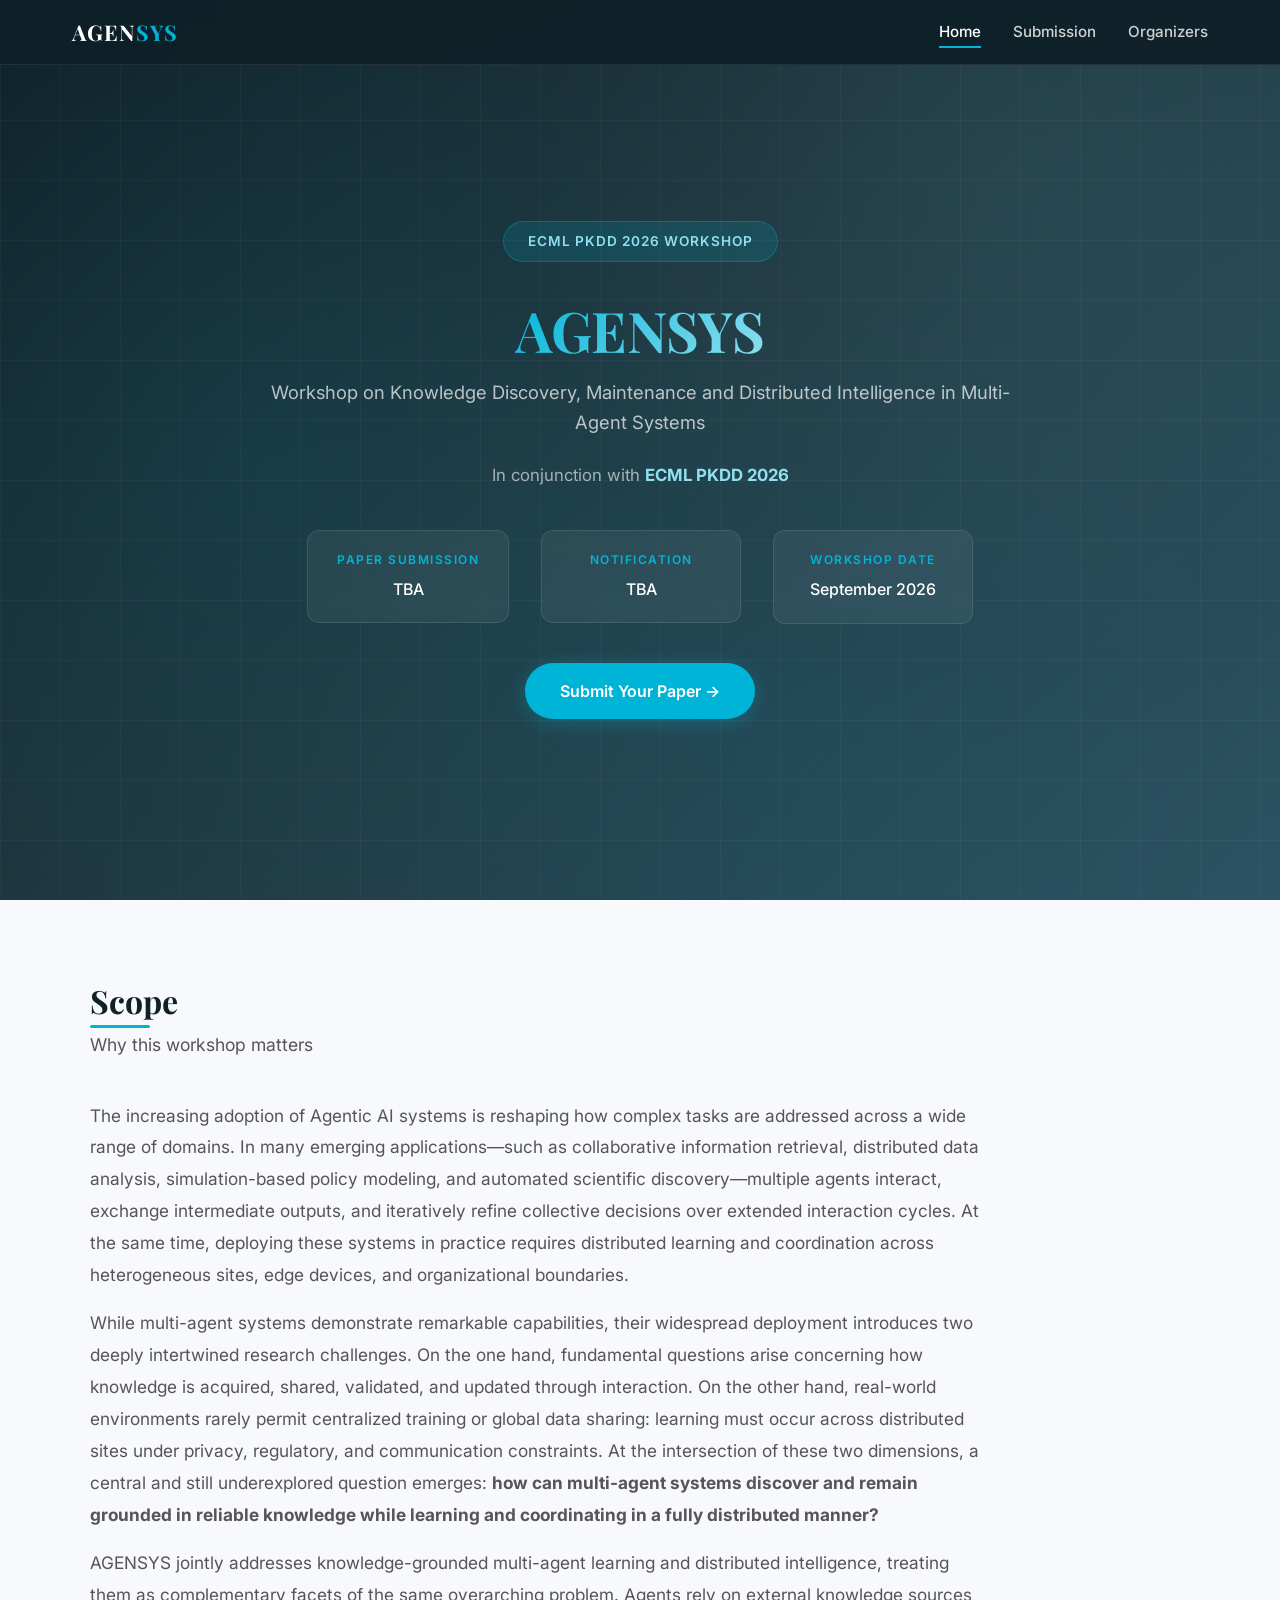
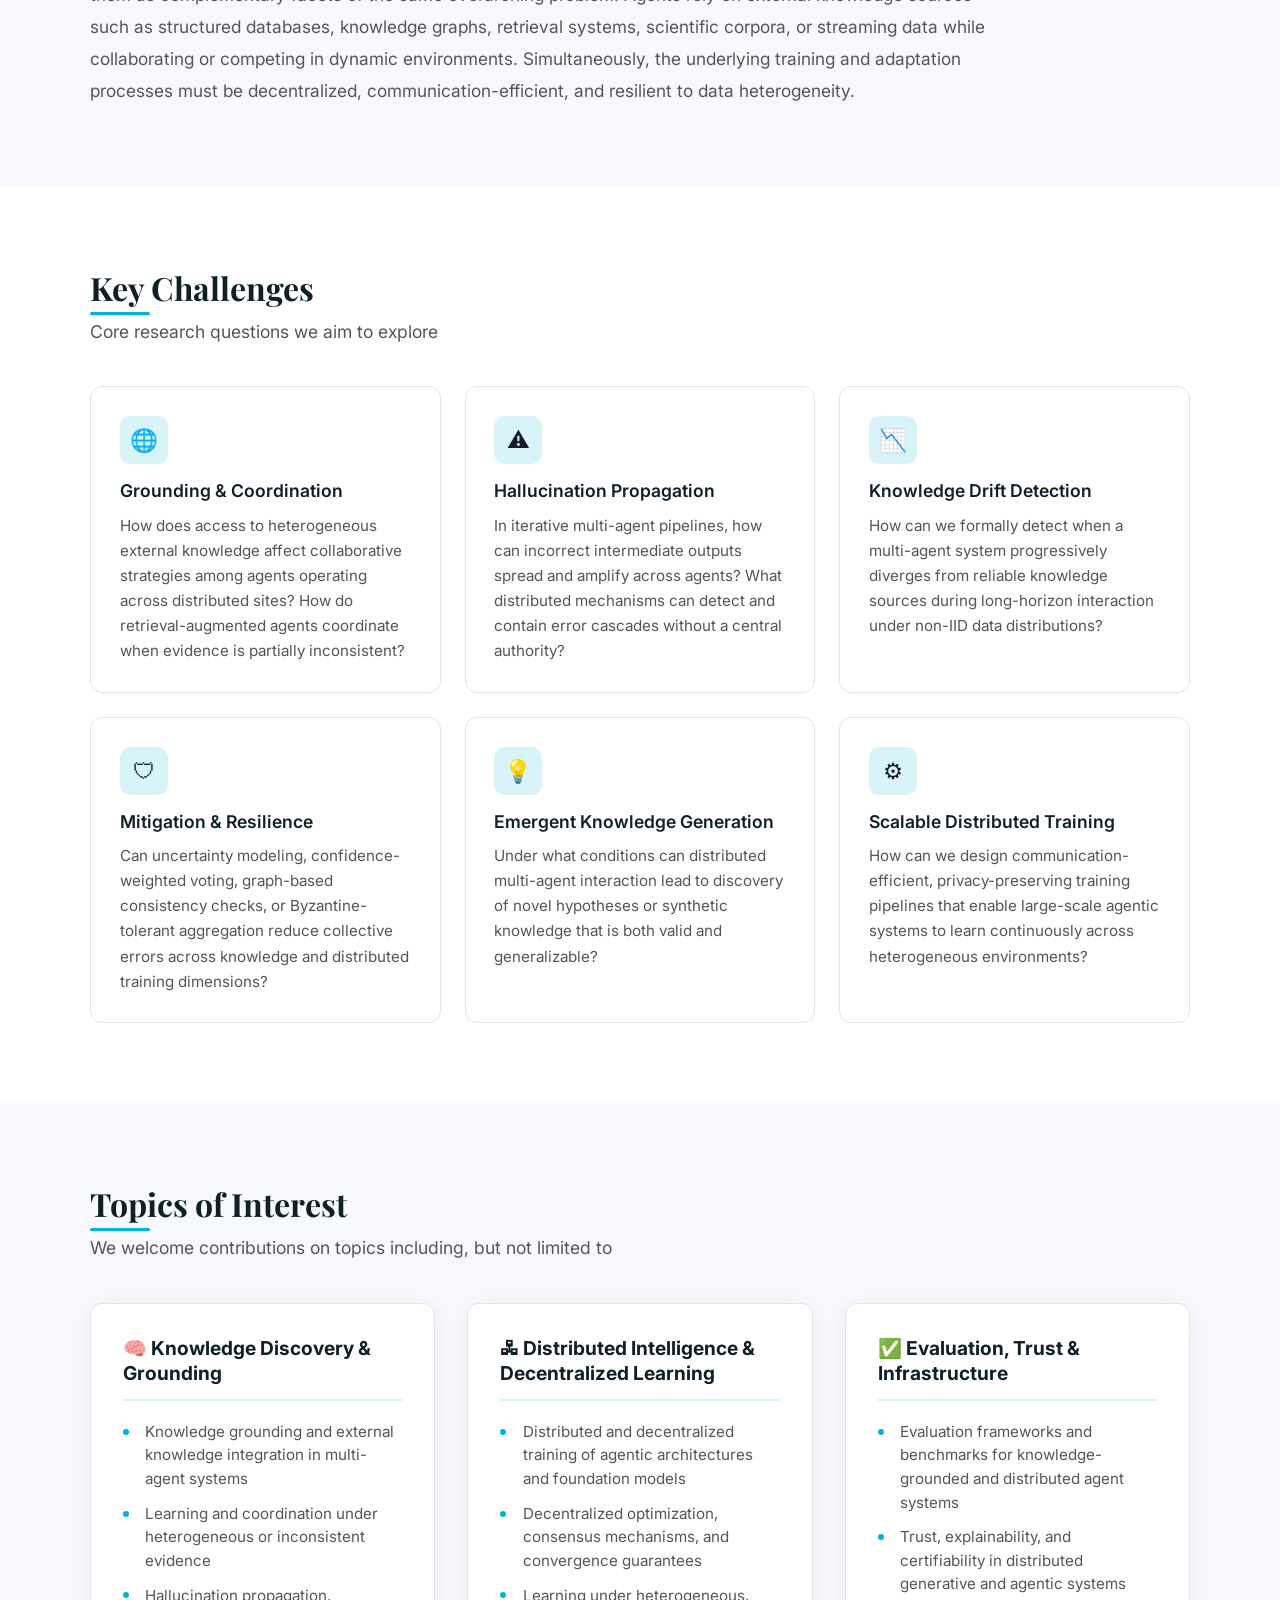
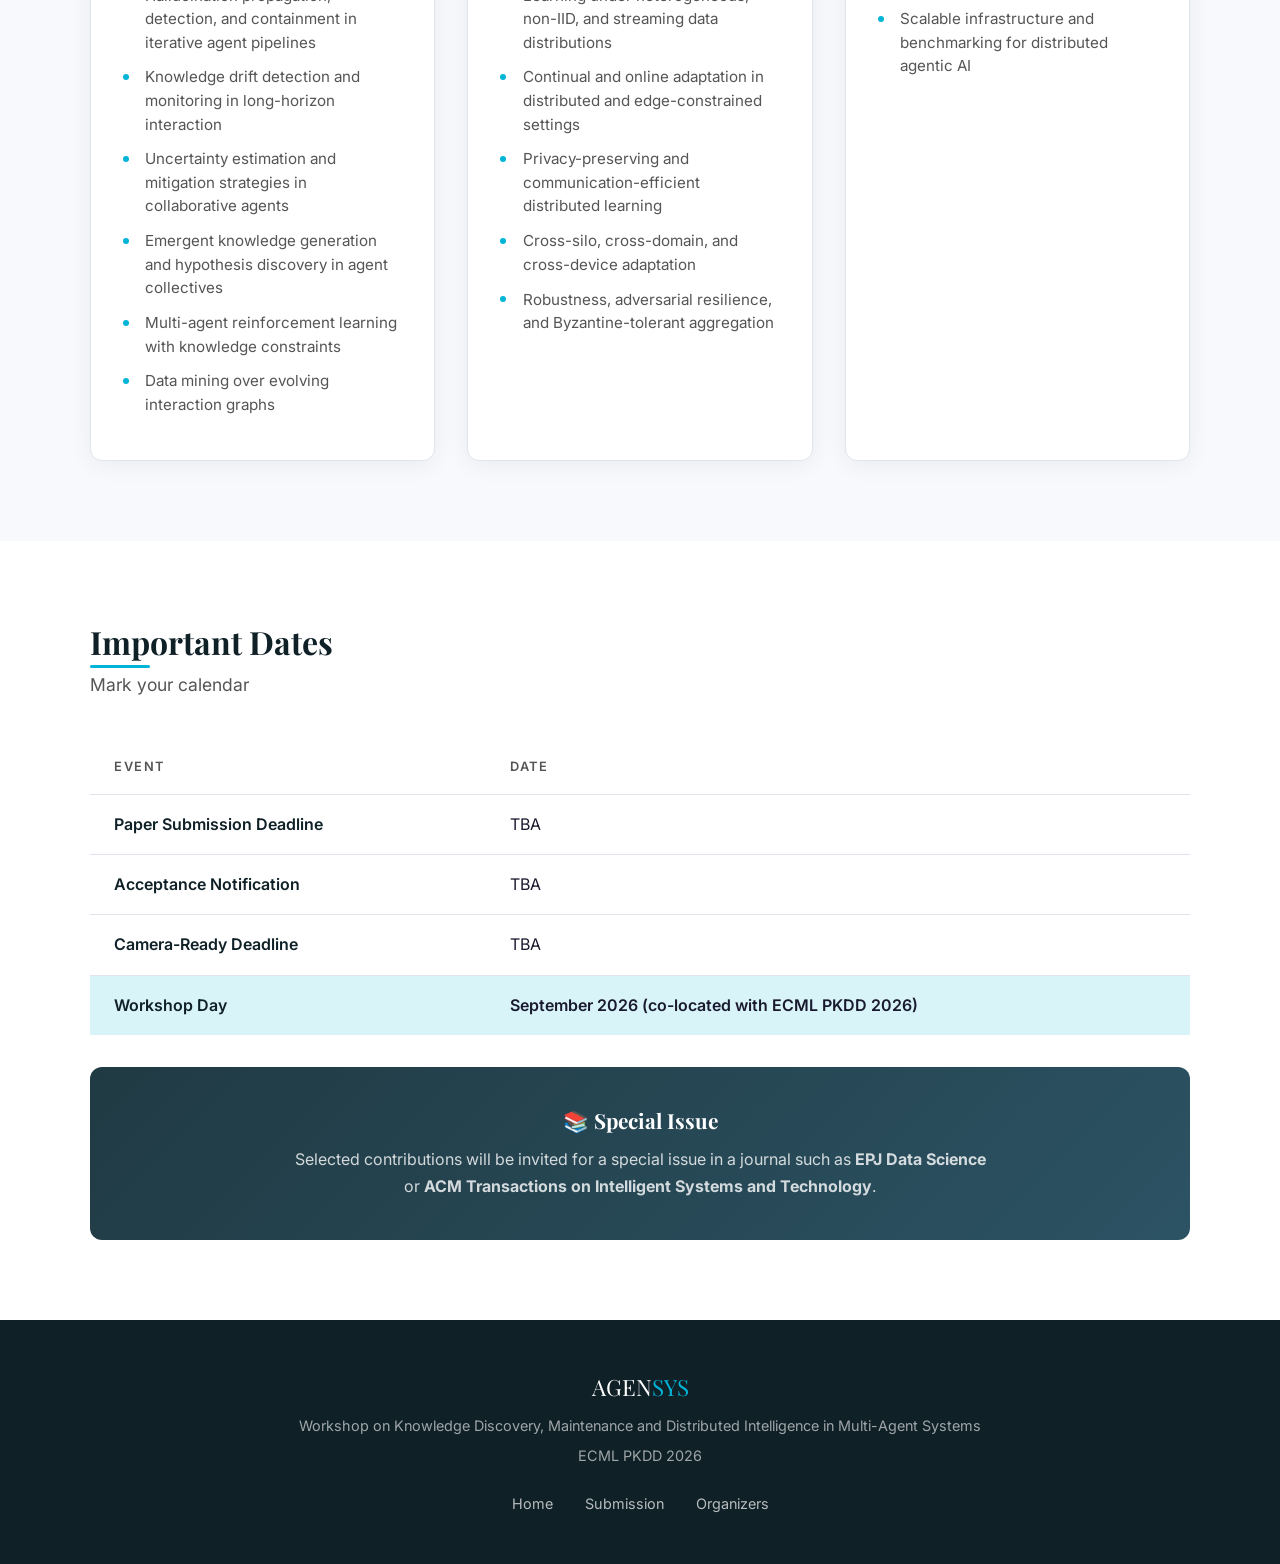
==== index.html @ 370cf226 "Add initial HTML files for AGENSYS Workshop at ECML PKDD 2026 - Created index.html with navigation, " ====
<!DOCTYPE html>
<html lang="en">
<head>
  <meta charset="UTF-8">
  <meta name="viewport" content="width=device-width, initial-scale=1.0">
  <title>AGENSYS – ECML PKDD 2026 Workshop</title>
  <meta name="description" content="AGENSYS: Workshop on Knowledge Discovery, Maintenance and Distributed Intelligence in Multi-Agent Systems at ECML PKDD 2026">
  <link rel="preconnect" href="https://fonts.googleapis.com">
  <link rel="preconnect" href="https://fonts.gstatic.com" crossorigin>
  <link href="https://fonts.googleapis.com/css2?family=Inter:wght@400;500;600;700&family=Playfair+Display:wght@600;700;800&display=swap" rel="stylesheet">
  <link rel="stylesheet" href="css/style.css">
</head>
<body>

  <!-- Navigation -->
  <nav class="navbar">
    <div class="nav-container">
      <a href="index.html" class="nav-brand">AGEN<span>SYS</span></a>
      <ul class="nav-links" id="navLinks">
        <li><a href="index.html" class="active">Home</a></li>
        <li><a href="submission.html">Submission</a></li>
        <li><a href="organizers.html">Organizers</a></li>
      </ul>
      <div class="nav-toggle" id="navToggle" aria-label="Toggle navigation">
        <span></span><span></span><span></span>
      </div>
    </div>
  </nav>

  <!-- Hero -->
  <header class="hero">
    <div class="hero-content">
      <div class="hero-badge">ECML PKDD 2026 Workshop</div>
      <h1><span class="highlight">AGENSYS</span></h1>
      <p class="hero-full-title">Workshop on Knowledge Discovery, Maintenance and Distributed Intelligence in Multi-Agent Systems</p>
      <p class="hero-conference">In conjunction with <strong>ECML PKDD 2026</strong></p>

      <div class="hero-dates">
        <div class="hero-date-item">
          <div class="label">Paper Submission</div>
          <div class="date">TBA</div>
        </div>
        <div class="hero-date-item">
          <div class="label">Notification</div>
          <div class="date">TBA</div>
        </div>
        <div class="hero-date-item">
          <div class="label">Workshop Date</div>
          <div class="date">September 2026</div>
        </div>
      </div>

      <a href="submission.html" class="hero-cta">Submit Your Paper &rarr;</a>
    </div>
  </header>

  <!-- Scope -->
  <section class="section" id="scope">
    <div class="container">
      <h2 class="section-title">Scope</h2>
      <p class="section-subtitle">Why this workshop matters</p>
      <div class="scope-text">
        <p>The increasing adoption of Agentic AI systems is reshaping how complex tasks are addressed across a wide range of domains. In many emerging applications&mdash;such as collaborative information retrieval, distributed data analysis, simulation-based policy modeling, and automated scientific discovery&mdash;multiple agents interact, exchange intermediate outputs, and iteratively refine collective decisions over extended interaction cycles. At the same time, deploying these systems in practice requires distributed learning and coordination across heterogeneous sites, edge devices, and organizational boundaries.</p>
        <p>While multi-agent systems demonstrate remarkable capabilities, their widespread deployment introduces two deeply intertwined research challenges. On the one hand, fundamental questions arise concerning how knowledge is acquired, shared, validated, and updated through interaction. On the other hand, real-world environments rarely permit centralized training or global data sharing: learning must occur across distributed sites under privacy, regulatory, and communication constraints. At the intersection of these two dimensions, a central and still underexplored question emerges: <strong>how can multi-agent systems discover and remain grounded in reliable knowledge while learning and coordinating in a fully distributed manner?</strong></p>
        <p>AGENSYS jointly addresses knowledge-grounded multi-agent learning and distributed intelligence, treating them as complementary facets of the same overarching problem. Agents rely on external knowledge sources such as structured databases, knowledge graphs, retrieval systems, scientific corpora, or streaming data while collaborating or competing in dynamic environments. Simultaneously, the underlying training and adaptation processes must be decentralized, communication-efficient, and resilient to data heterogeneity.</p>
      </div>
    </div>
  </section>

  <!-- Key Challenges -->
  <section class="section" id="challenges">
    <div class="container">
      <h2 class="section-title">Key Challenges</h2>
      <p class="section-subtitle">Core research questions we aim to explore</p>
      <div class="challenges-grid">
        <div class="challenge-card">
          <div class="icon">&#x1F310;</div>
          <h3>Grounding &amp; Coordination</h3>
          <p>How does access to heterogeneous external knowledge affect collaborative strategies among agents operating across distributed sites? How do retrieval-augmented agents coordinate when evidence is partially inconsistent?</p>
        </div>
        <div class="challenge-card">
          <div class="icon">&#x26A0;</div>
          <h3>Hallucination Propagation</h3>
          <p>In iterative multi-agent pipelines, how can incorrect intermediate outputs spread and amplify across agents? What distributed mechanisms can detect and contain error cascades without a central authority?</p>
        </div>
        <div class="challenge-card">
          <div class="icon">&#x1F4C9;</div>
          <h3>Knowledge Drift Detection</h3>
          <p>How can we formally detect when a multi-agent system progressively diverges from reliable knowledge sources during long-horizon interaction under non-IID data distributions?</p>
        </div>
        <div class="challenge-card">
          <div class="icon">&#x1F6E1;</div>
          <h3>Mitigation &amp; Resilience</h3>
          <p>Can uncertainty modeling, confidence-weighted voting, graph-based consistency checks, or Byzantine-tolerant aggregation reduce collective errors across knowledge and distributed training dimensions?</p>
        </div>
        <div class="challenge-card">
          <div class="icon">&#x1F4A1;</div>
          <h3>Emergent Knowledge Generation</h3>
          <p>Under what conditions can distributed multi-agent interaction lead to discovery of novel hypotheses or synthetic knowledge that is both valid and generalizable?</p>
        </div>
        <div class="challenge-card">
          <div class="icon">&#x2699;</div>
          <h3>Scalable Distributed Training</h3>
          <p>How can we design communication-efficient, privacy-preserving training pipelines that enable large-scale agentic systems to learn continuously across heterogeneous environments?</p>
        </div>
      </div>
    </div>
  </section>

  <!-- Topics of Interest -->
  <section class="section" id="topics">
    <div class="container">
      <h2 class="section-title">Topics of Interest</h2>
      <p class="section-subtitle">We welcome contributions on topics including, but not limited to</p>
      <div class="topics-container">
        <div class="topic-group">
          <h3>&#x1F9E0; Knowledge Discovery &amp; Grounding</h3>
          <ul>
            <li>Knowledge grounding and external knowledge integration in multi-agent systems</li>
            <li>Learning and coordination under heterogeneous or inconsistent evidence</li>
            <li>Hallucination propagation, detection, and containment in iterative agent pipelines</li>
            <li>Knowledge drift detection and monitoring in long-horizon interaction</li>
            <li>Uncertainty estimation and mitigation strategies in collaborative agents</li>
            <li>Emergent knowledge generation and hypothesis discovery in agent collectives</li>
            <li>Multi-agent reinforcement learning with knowledge constraints</li>
            <li>Data mining over evolving interaction graphs</li>
          </ul>
        </div>
        <div class="topic-group">
          <h3>&#x1F5A7; Distributed Intelligence &amp; Decentralized Learning</h3>
          <ul>
            <li>Distributed and decentralized training of agentic architectures and foundation models</li>
            <li>Decentralized optimization, consensus mechanisms, and convergence guarantees</li>
            <li>Learning under heterogeneous, non-IID, and streaming data distributions</li>
            <li>Continual and online adaptation in distributed and edge-constrained settings</li>
            <li>Privacy-preserving and communication-efficient distributed learning</li>
            <li>Cross-silo, cross-domain, and cross-device adaptation</li>
            <li>Robustness, adversarial resilience, and Byzantine-tolerant aggregation</li>
          </ul>
        </div>
        <div class="topic-group">
          <h3>&#x2705; Evaluation, Trust &amp; Infrastructure</h3>
          <ul>
            <li>Evaluation frameworks and benchmarks for knowledge-grounded and distributed agent systems</li>
            <li>Trust, explainability, and certifiability in distributed generative and agentic systems</li>
            <li>Scalable infrastructure and benchmarking for distributed agentic AI</li>
          </ul>
        </div>
      </div>
    </div>
  </section>

  <!-- Important Dates -->
  <section class="section" id="dates">
    <div class="container">
      <h2 class="section-title">Important Dates</h2>
      <p class="section-subtitle">Mark your calendar</p>
      <table class="dates-table">
        <thead>
          <tr>
            <th>Event</th>
            <th>Date</th>
          </tr>
        </thead>
        <tbody>
          <tr>
            <td>Paper Submission Deadline</td>
            <td>TBA</td>
          </tr>
          <tr>
            <td>Acceptance Notification</td>
            <td>TBA</td>
          </tr>
          <tr>
            <td>Camera-Ready Deadline</td>
            <td>TBA</td>
          </tr>
          <tr class="highlight-row">
            <td>Workshop Day</td>
            <td>September 2026 (co-located with ECML PKDD 2026)</td>
          </tr>
        </tbody>
      </table>

      <div class="special-issue">
        <h3>&#x1F4DA; Special Issue</h3>
        <p>Selected contributions will be invited for a special issue in a journal such as <strong>EPJ Data Science</strong> or <strong>ACM Transactions on Intelligent Systems and Technology</strong>.</p>
      </div>
    </div>
  </section>

  <!-- Footer -->
  <footer class="footer">
    <div class="footer-brand">AGEN<span>SYS</span></div>
    <p>Workshop on Knowledge Discovery, Maintenance and Distributed Intelligence in Multi-Agent Systems</p>
    <p>ECML PKDD 2026</p>
    <div class="footer-links">
      <a href="index.html">Home</a>
      <a href="submission.html">Submission</a>
      <a href="organizers.html">Organizers</a>
    </div>
  </footer>

  <script>
    // Mobile nav toggle
    document.getElementById('navToggle').addEventListener('click', function () {
      document.getElementById('navLinks').classList.toggle('open');
    });
  </script>
</body>
</html>
---- css/style.css ----
/* ===== Reset & Base ===== */
*,
*::before,
*::after {
  margin: 0;
  padding: 0;
  box-sizing: border-box;
}

:root {
  --primary: #0f2027;
  --primary-mid: #203a43;
  --primary-light: #2c5364;
  --accent: #00b4d8;
  --accent-light: #90e0ef;
  --accent-glow: rgba(0, 180, 216, 0.15);
  --text: #1a1a2e;
  --text-light: #555;
  --bg: #f8f9fc;
  --card-bg: #ffffff;
  --border: #e0e4ec;
  --radius: 12px;
  --shadow: 0 4px 24px rgba(0, 0, 0, 0.06);
  --shadow-hover: 0 8px 32px rgba(0, 0, 0, 0.10);
  --font: 'Inter', 'Segoe UI', system-ui, -apple-system, sans-serif;
  --font-heading: 'Playfair Display', Georgia, serif;
}

html {
  scroll-behavior: smooth;
  font-size: 16px;
}

body {
  font-family: var(--font);
  color: var(--text);
  background: var(--bg);
  line-height: 1.7;
  -webkit-font-smoothing: antialiased;
}

a {
  color: var(--accent);
  text-decoration: none;
  transition: color 0.2s;
}

a:hover {
  color: var(--primary-light);
}

img {
  max-width: 100%;
  display: block;
}

/* ===== Typography ===== */
h1, h2, h3, h4 {
  font-family: var(--font-heading);
  color: var(--primary);
  line-height: 1.3;
}

h2.section-title {
  font-size: 2rem;
  margin-bottom: 0.5rem;
  position: relative;
  display: inline-block;
}

h2.section-title::after {
  content: '';
  position: absolute;
  bottom: -6px;
  left: 0;
  width: 60px;
  height: 3px;
  background: var(--accent);
  border-radius: 2px;
}

.section-subtitle {
  color: var(--text-light);
  font-size: 1.1rem;
  margin-bottom: 2.5rem;
}

/* ===== Navigation ===== */
.navbar {
  position: fixed;
  top: 0;
  left: 0;
  right: 0;
  z-index: 1000;
  background: rgba(15, 32, 39, 0.95);
  backdrop-filter: blur(12px);
  border-bottom: 1px solid rgba(255, 255, 255, 0.08);
  transition: background 0.3s;
}

.nav-container {
  max-width: 1200px;
  margin: 0 auto;
  padding: 0 2rem;
  display: flex;
  justify-content: space-between;
  align-items: center;
  height: 64px;
}

.nav-brand {
  font-family: var(--font-heading);
  font-size: 1.35rem;
  font-weight: 700;
  color: #fff;
  letter-spacing: 1px;
}

.nav-brand span {
  color: var(--accent);
}

.nav-links {
  display: flex;
  gap: 2rem;
  list-style: none;
}

.nav-links a {
  color: rgba(255, 255, 255, 0.8);
  font-size: 0.95rem;
  font-weight: 500;
  padding: 0.4rem 0;
  position: relative;
  transition: color 0.2s;
}

.nav-links a::after {
  content: '';
  position: absolute;
  bottom: 0;
  left: 0;
  width: 0;
  height: 2px;
  background: var(--accent);
  transition: width 0.3s;
}

.nav-links a:hover,
.nav-links a.active {
  color: #fff;
}

.nav-links a:hover::after,
.nav-links a.active::after {
  width: 100%;
}

.nav-toggle {
  display: none;
  flex-direction: column;
  gap: 5px;
  cursor: pointer;
  padding: 4px;
}

.nav-toggle span {
  width: 24px;
  height: 2px;
  background: #fff;
  border-radius: 2px;
  transition: transform 0.3s;
}

/* ===== Hero ===== */
.hero {
  position: relative;
  min-height: 100vh;
  display: flex;
  align-items: center;
  justify-content: center;
  text-align: center;
  background: linear-gradient(135deg, var(--primary) 0%, var(--primary-mid) 50%, var(--primary-light) 100%);
  overflow: hidden;
  padding: 120px 2rem 80px;
}

.hero::before {
  content: '';
  position: absolute;
  inset: 0;
  background:
    radial-gradient(circle at 20% 50%, rgba(0, 180, 216, 0.08) 0%, transparent 50%),
    radial-gradient(circle at 80% 20%, rgba(144, 224, 239, 0.06) 0%, transparent 40%),
    radial-gradient(circle at 60% 80%, rgba(0, 180, 216, 0.05) 0%, transparent 45%);
  pointer-events: none;
}

/* Animated grid */
.hero::after {
  content: '';
  position: absolute;
  inset: 0;
  background-image:
    linear-gradient(rgba(255, 255, 255, 0.03) 1px, transparent 1px),
    linear-gradient(90deg, rgba(255, 255, 255, 0.03) 1px, transparent 1px);
  background-size: 60px 60px;
  pointer-events: none;
}

.hero-content {
  position: relative;
  z-index: 1;
  max-width: 900px;
}

.hero-badge {
  display: inline-block;
  background: rgba(0, 180, 216, 0.15);
  border: 1px solid rgba(0, 180, 216, 0.3);
  color: var(--accent-light);
  padding: 0.5rem 1.5rem;
  border-radius: 50px;
  font-size: 0.85rem;
  font-weight: 600;
  letter-spacing: 1px;
  text-transform: uppercase;
  margin-bottom: 2rem;
}

.hero h1 {
  font-size: 3.5rem;
  color: #fff;
  margin-bottom: 0.75rem;
  letter-spacing: -0.5px;
}

.hero h1 .highlight {
  background: linear-gradient(135deg, var(--accent), var(--accent-light));
  -webkit-background-clip: text;
  -webkit-text-fill-color: transparent;
  background-clip: text;
}

.hero-full-title {
  font-size: 1.15rem;
  color: rgba(255, 255, 255, 0.7);
  margin-bottom: 1.5rem;
  font-weight: 400;
  max-width: 750px;
  margin-left: auto;
  margin-right: auto;
  line-height: 1.6;
}

.hero-conference {
  font-size: 1.05rem;
  color: rgba(255, 255, 255, 0.6);
  margin-bottom: 2.5rem;
}

.hero-conference strong {
  color: var(--accent-light);
}

.hero-dates {
  display: flex;
  justify-content: center;
  gap: 2rem;
  flex-wrap: wrap;
  margin-bottom: 2.5rem;
}

.hero-date-item {
  background: rgba(255, 255, 255, 0.06);
  border: 1px solid rgba(255, 255, 255, 0.1);
  border-radius: var(--radius);
  padding: 1.2rem 1.8rem;
  min-width: 200px;
  backdrop-filter: blur(4px);
}

.hero-date-item .label {
  font-size: 0.75rem;
  text-transform: uppercase;
  letter-spacing: 1.5px;
  color: var(--accent);
  font-weight: 600;
  margin-bottom: 0.35rem;
}

.hero-date-item .date {
  font-size: 1rem;
  color: #fff;
  font-weight: 500;
}

.hero-cta {
  display: inline-flex;
  align-items: center;
  gap: 0.5rem;
  background: var(--accent);
  color: #fff;
  padding: 0.9rem 2.2rem;
  border-radius: 50px;
  font-weight: 600;
  font-size: 1rem;
  transition: transform 0.2s, box-shadow 0.2s;
  box-shadow: 0 4px 20px rgba(0, 180, 216, 0.3);
}

.hero-cta:hover {
  transform: translateY(-2px);
  box-shadow: 0 8px 30px rgba(0, 180, 216, 0.4);
  color: #fff;
}

/* ===== Sections ===== */
.section {
  padding: 5rem 2rem;
}

.section:nth-child(even) {
  background: #fff;
}

.container {
  max-width: 1100px;
  margin: 0 auto;
}

/* ===== Scope ===== */
.scope-text {
  font-size: 1.08rem;
  color: var(--text-light);
  max-width: 900px;
  line-height: 1.85;
}

.scope-text p + p {
  margin-top: 1rem;
}

/* ===== Challenges ===== */
.challenges-grid {
  display: grid;
  grid-template-columns: repeat(auto-fit, minmax(320px, 1fr));
  gap: 1.5rem;
  margin-top: 1rem;
}

.challenge-card {
  background: var(--card-bg);
  border: 1px solid var(--border);
  border-radius: var(--radius);
  padding: 1.8rem;
  transition: transform 0.2s, box-shadow 0.2s;
}

.challenge-card:hover {
  transform: translateY(-3px);
  box-shadow: var(--shadow-hover);
}

.challenge-card .icon {
  width: 48px;
  height: 48px;
  background: var(--accent-glow);
  border-radius: 10px;
  display: flex;
  align-items: center;
  justify-content: center;
  font-size: 1.4rem;
  margin-bottom: 1rem;
}

.challenge-card h3 {
  font-size: 1.1rem;
  margin-bottom: 0.6rem;
  font-family: var(--font);
  font-weight: 600;
}

.challenge-card p {
  font-size: 0.95rem;
  color: var(--text-light);
  line-height: 1.65;
}

/* ===== Topics ===== */
.topics-container {
  display: grid;
  grid-template-columns: repeat(auto-fit, minmax(320px, 1fr));
  gap: 2rem;
}

.topic-group {
  background: var(--card-bg);
  border: 1px solid var(--border);
  border-radius: var(--radius);
  padding: 2rem;
  box-shadow: var(--shadow);
}

.topic-group h3 {
  font-size: 1.2rem;
  margin-bottom: 1.2rem;
  padding-bottom: 0.8rem;
  border-bottom: 2px solid var(--accent-glow);
  font-family: var(--font);
  font-weight: 700;
  color: var(--primary);
}

.topic-group ul {
  list-style: none;
}

.topic-group li {
  position: relative;
  padding-left: 1.4rem;
  margin-bottom: 0.7rem;
  font-size: 0.95rem;
  color: var(--text-light);
  line-height: 1.55;
}

.topic-group li::before {
  content: '';
  position: absolute;
  left: 0;
  top: 0.55rem;
  width: 6px;
  height: 6px;
  border-radius: 50%;
  background: var(--accent);
}

/* ===== Dates Table ===== */
.dates-table {
  width: 100%;
  border-collapse: collapse;
  margin-top: 1rem;
}

.dates-table th,
.dates-table td {
  text-align: left;
  padding: 1rem 1.5rem;
  border-bottom: 1px solid var(--border);
}

.dates-table th {
  font-size: 0.8rem;
  text-transform: uppercase;
  letter-spacing: 1.5px;
  color: var(--text-light);
  font-weight: 600;
}

.dates-table td {
  font-size: 1rem;
}

.dates-table td:first-child {
  font-weight: 600;
  color: var(--primary);
}

.dates-table tr:last-child td {
  border-bottom: none;
}

.dates-table .highlight-row td {
  background: var(--accent-glow);
  font-weight: 600;
}

/* ===== Submission Page ===== */
.page-hero {
  background: linear-gradient(135deg, var(--primary), var(--primary-light));
  padding: 140px 2rem 60px;
  text-align: center;
}

.page-hero h1 {
  color: #fff;
  font-size: 2.8rem;
  margin-bottom: 0.75rem;
}

.page-hero p {
  color: rgba(255, 255, 255, 0.7);
  font-size: 1.1rem;
  max-width: 600px;
  margin: 0 auto;
}

.sub-types {
  display: grid;
  grid-template-columns: repeat(auto-fit, minmax(280px, 1fr));
  gap: 1.5rem;
  margin-top: 1.5rem;
}

.sub-type-card {
  background: var(--card-bg);
  border: 1px solid var(--border);
  border-radius: var(--radius);
  padding: 2rem;
  text-align: center;
  box-shadow: var(--shadow);
  transition: transform 0.2s;
}

.sub-type-card:hover {
  transform: translateY(-3px);
}

.sub-type-card .type-icon {
  font-size: 2.2rem;
  margin-bottom: 1rem;
}

.sub-type-card h3 {
  font-family: var(--font);
  font-weight: 700;
  margin-bottom: 0.5rem;
}

.sub-type-card p {
  font-size: 0.92rem;
  color: var(--text-light);
}

.review-criteria {
  display: grid;
  grid-template-columns: repeat(auto-fit, minmax(200px, 1fr));
  gap: 1rem;
  margin-top: 1.5rem;
}

.criteria-item {
  background: var(--accent-glow);
  border-radius: var(--radius);
  padding: 1.2rem;
  text-align: center;
  font-weight: 600;
  color: var(--primary);
  font-size: 0.95rem;
}

.submit-btn {
  display: inline-flex;
  align-items: center;
  gap: 0.5rem;
  background: var(--accent);
  color: #fff;
  padding: 1rem 2.4rem;
  border-radius: 50px;
  font-weight: 600;
  font-size: 1.05rem;
  transition: transform 0.2s, box-shadow 0.2s;
  box-shadow: 0 4px 20px rgba(0, 180, 216, 0.3);
  margin-top: 1.5rem;
}

.submit-btn:hover {
  transform: translateY(-2px);
  box-shadow: 0 8px 30px rgba(0, 180, 216, 0.4);
  color: #fff;
}

/* ===== Organizers ===== */
.organizers-grid {
  display: grid;
  grid-template-columns: repeat(auto-fit, minmax(500px, 1fr));
  gap: 2rem;
}

.organizer-card {
  background: var(--card-bg);
  border: 1px solid var(--border);
  border-radius: var(--radius);
  padding: 2rem;
  box-shadow: var(--shadow);
  display: flex;
  gap: 1.5rem;
  align-items: flex-start;
  transition: transform 0.2s;
}

.organizer-card:hover {
  transform: translateY(-2px);
  box-shadow: var(--shadow-hover);
}

.organizer-avatar {
  width: 80px;
  height: 80px;
  border-radius: 50%;
  background: linear-gradient(135deg, var(--primary-mid), var(--accent));
  display: flex;
  align-items: center;
  justify-content: center;
  font-size: 1.6rem;
  color: #fff;
  font-weight: 700;
  font-family: var(--font-heading);
  flex-shrink: 0;
}

.organizer-info h3 {
  font-family: var(--font);
  font-weight: 700;
  font-size: 1.15rem;
  margin-bottom: 0.25rem;
}

.organizer-role {
  font-size: 0.88rem;
  color: var(--accent);
  font-weight: 600;
  margin-bottom: 0.6rem;
}

.organizer-bio {
  font-size: 0.9rem;
  color: var(--text-light);
  line-height: 1.6;
}

.organizer-email {
  display: inline-block;
  margin-top: 0.5rem;
  font-size: 0.85rem;
  color: var(--accent);
  font-weight: 500;
}

/* PC Grid */
.pc-grid {
  display: grid;
  grid-template-columns: repeat(auto-fit, minmax(340px, 1fr));
  gap: 0.8rem;
}

.pc-member {
  background: var(--card-bg);
  border: 1px solid var(--border);
  border-radius: 8px;
  padding: 1rem 1.4rem;
  display: flex;
  align-items: center;
  gap: 1rem;
}

.pc-member .pc-dot {
  width: 8px;
  height: 8px;
  border-radius: 50%;
  background: var(--accent);
  flex-shrink: 0;
}

.pc-member .pc-name {
  font-weight: 600;
  font-size: 0.95rem;
}

.pc-member .pc-role {
  font-size: 0.82rem;
  color: var(--text-light);
}

/* ===== Footer ===== */
.footer {
  background: var(--primary);
  color: rgba(255, 255, 255, 0.6);
  text-align: center;
  padding: 3rem 2rem;
}

.footer-brand {
  font-family: var(--font-heading);
  font-size: 1.4rem;
  color: #fff;
  margin-bottom: 0.5rem;
}

.footer-brand span {
  color: var(--accent);
}

.footer p {
  font-size: 0.9rem;
  margin-bottom: 0.3rem;
}

.footer-links {
  margin-top: 1.5rem;
  display: flex;
  justify-content: center;
  gap: 2rem;
  flex-wrap: wrap;
}

.footer-links a {
  color: rgba(255, 255, 255, 0.7);
  font-size: 0.9rem;
  transition: color 0.2s;
}

.footer-links a:hover {
  color: var(--accent);
}

/* ===== Special Issue Banner ===== */
.special-issue {
  background: linear-gradient(135deg, var(--primary-mid), var(--primary-light));
  color: #fff;
  border-radius: var(--radius);
  padding: 2.5rem;
  margin-top: 2rem;
  text-align: center;
}

.special-issue h3 {
  color: #fff;
  font-size: 1.3rem;
  margin-bottom: 0.75rem;
}

.special-issue p {
  color: rgba(255, 255, 255, 0.8);
  max-width: 700px;
  margin: 0 auto;
  font-size: 1rem;
}

/* ===== Responsive ===== */
@media (max-width: 768px) {
  .nav-links {
    display: none;
    flex-direction: column;
    position: absolute;
    top: 64px;
    left: 0;
    right: 0;
    background: rgba(15, 32, 39, 0.98);
    padding: 1.5rem 2rem;
    gap: 1rem;
  }

  .nav-links.open {
    display: flex;
  }

  .nav-toggle {
    display: flex;
  }

  .hero h1 {
    font-size: 2.2rem;
  }

  .hero-full-title {
    font-size: 1rem;
  }

  .hero-dates {
    flex-direction: column;
    align-items: center;
  }

  h2.section-title {
    font-size: 1.6rem;
  }

  .organizers-grid {
    grid-template-columns: 1fr;
  }

  .organizer-card {
    flex-direction: column;
    align-items: center;
    text-align: center;
  }

  .page-hero h1 {
    font-size: 2rem;
  }

  .pc-grid {
    grid-template-columns: 1fr;
  }
}

@media (max-width: 480px) {
  .hero h1 {
    font-size: 1.8rem;
  }

  .section {
    padding: 3rem 1.2rem;
  }

  .challenges-grid,
  .topics-container {
    grid-template-columns: 1fr;
  }
}
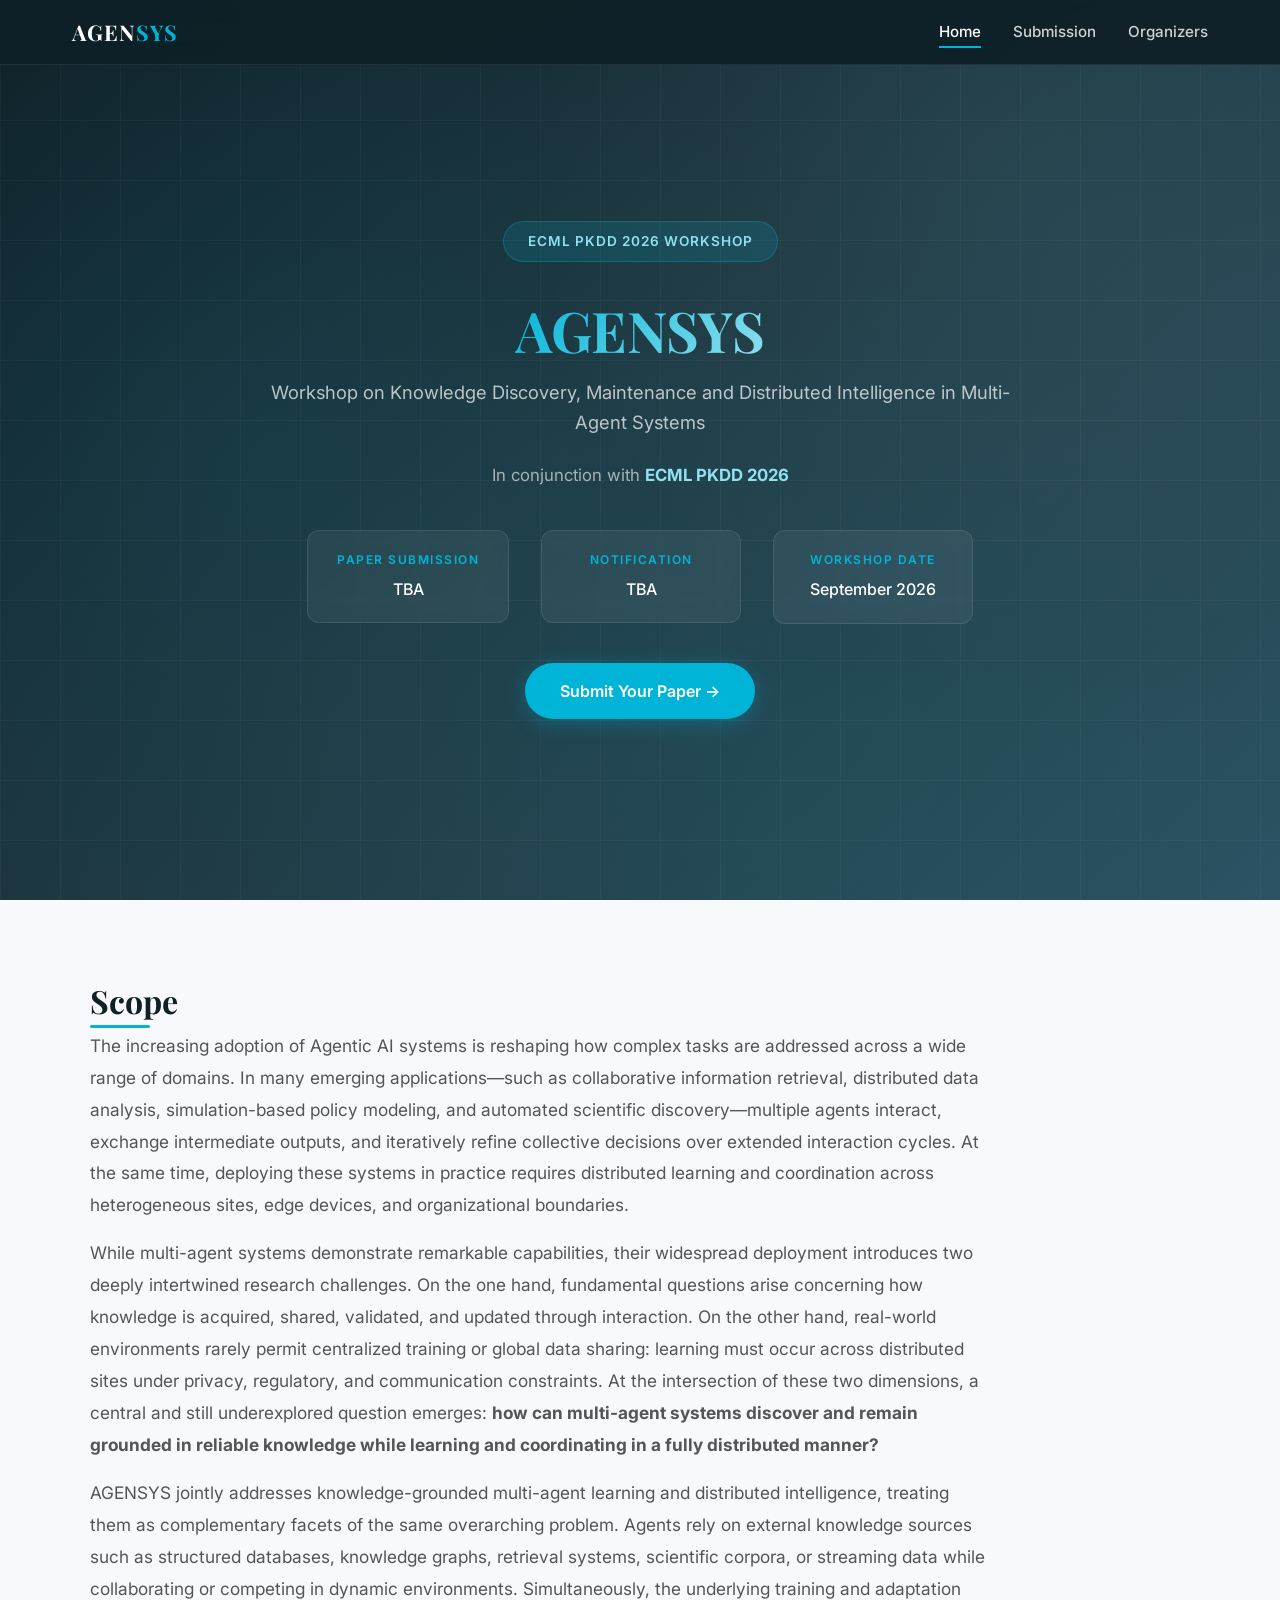
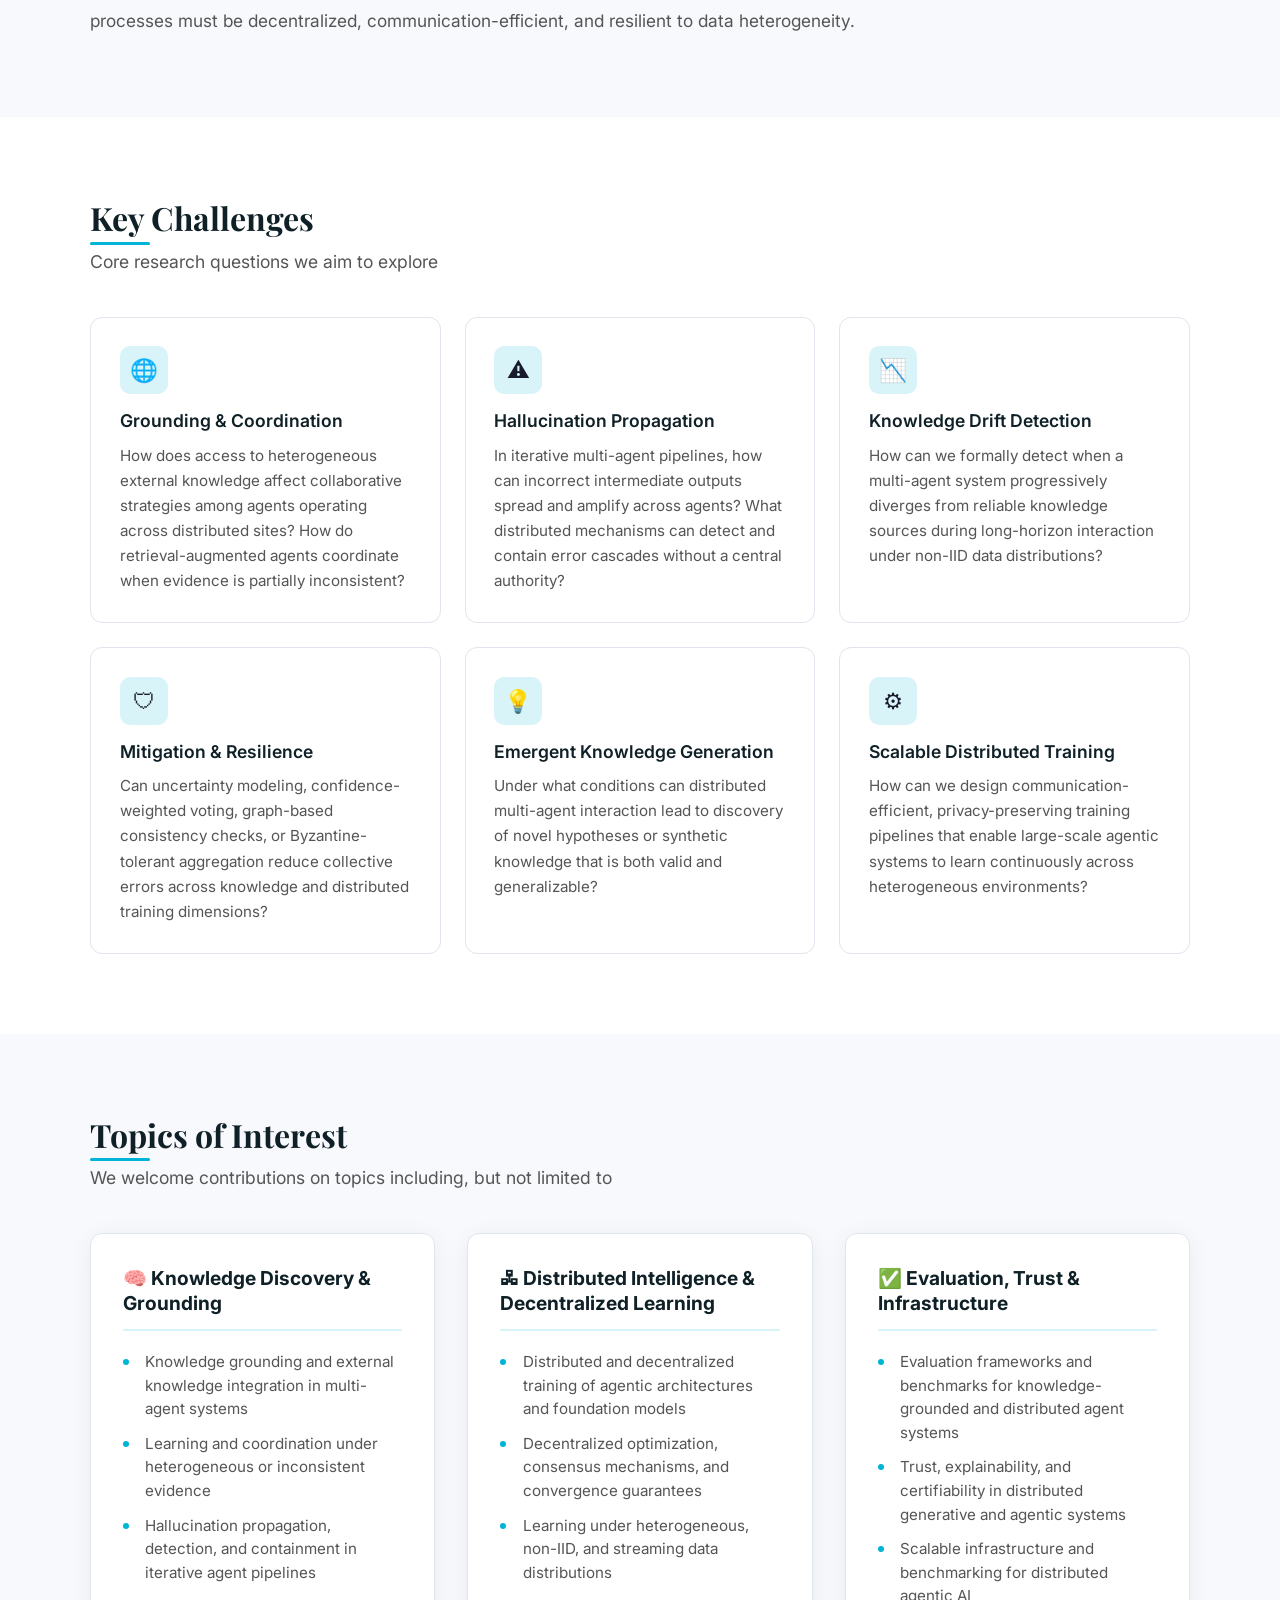
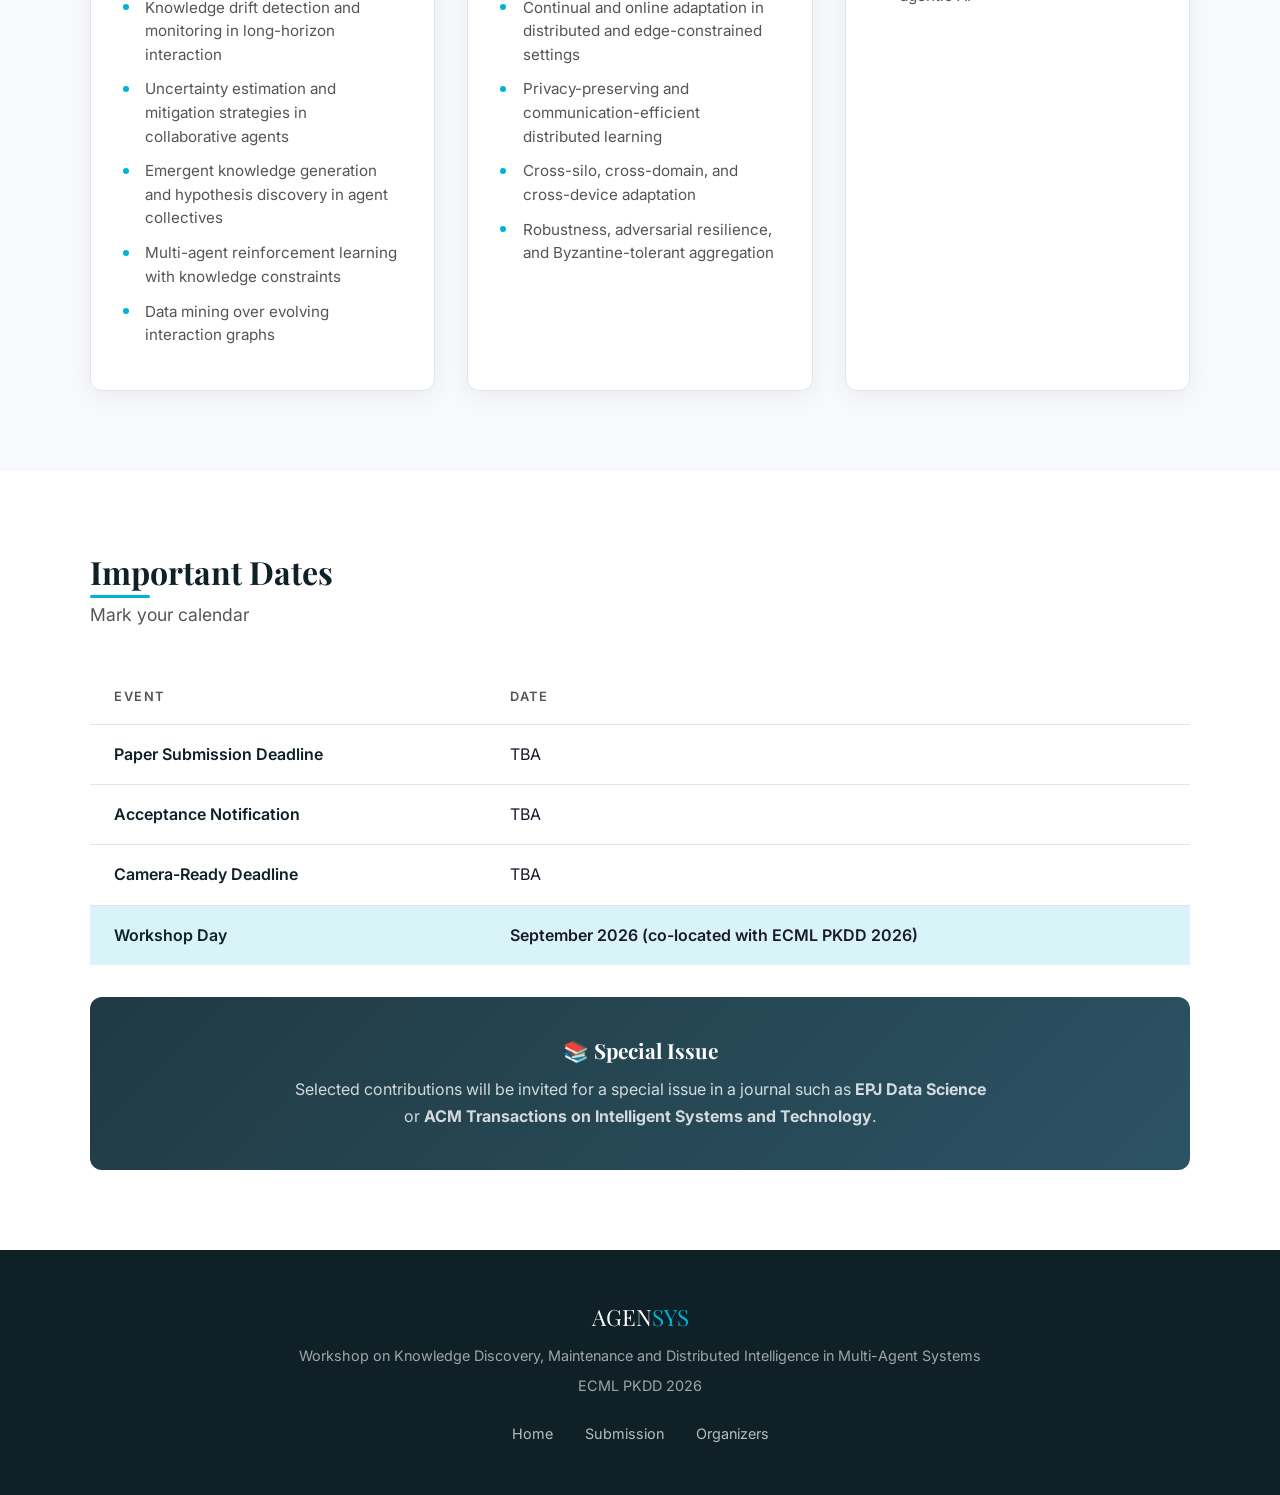
==== commit 3237f562: "Remove subtitle from Scope section in index.html" ====
--- a/index.html
+++ b/index.html
@@ -58,7 +58,6 @@
   <section class="section" id="scope">
     <div class="container">
       <h2 class="section-title">Scope</h2>
-      <p class="section-subtitle">Why this workshop matters</p>
       <div class="scope-text">
         <p>The increasing adoption of Agentic AI systems is reshaping how complex tasks are addressed across a wide range of domains. In many emerging applications&mdash;such as collaborative information retrieval, distributed data analysis, simulation-based policy modeling, and automated scientific discovery&mdash;multiple agents interact, exchange intermediate outputs, and iteratively refine collective decisions over extended interaction cycles. At the same time, deploying these systems in practice requires distributed learning and coordination across heterogeneous sites, edge devices, and organizational boundaries.</p>
         <p>While multi-agent systems demonstrate remarkable capabilities, their widespread deployment introduces two deeply intertwined research challenges. On the one hand, fundamental questions arise concerning how knowledge is acquired, shared, validated, and updated through interaction. On the other hand, real-world environments rarely permit centralized training or global data sharing: learning must occur across distributed sites under privacy, regulatory, and communication constraints. At the intersection of these two dimensions, a central and still underexplored question emerges: <strong>how can multi-agent systems discover and remain grounded in reliable knowledge while learning and coordinating in a fully distributed manner?</strong></p>
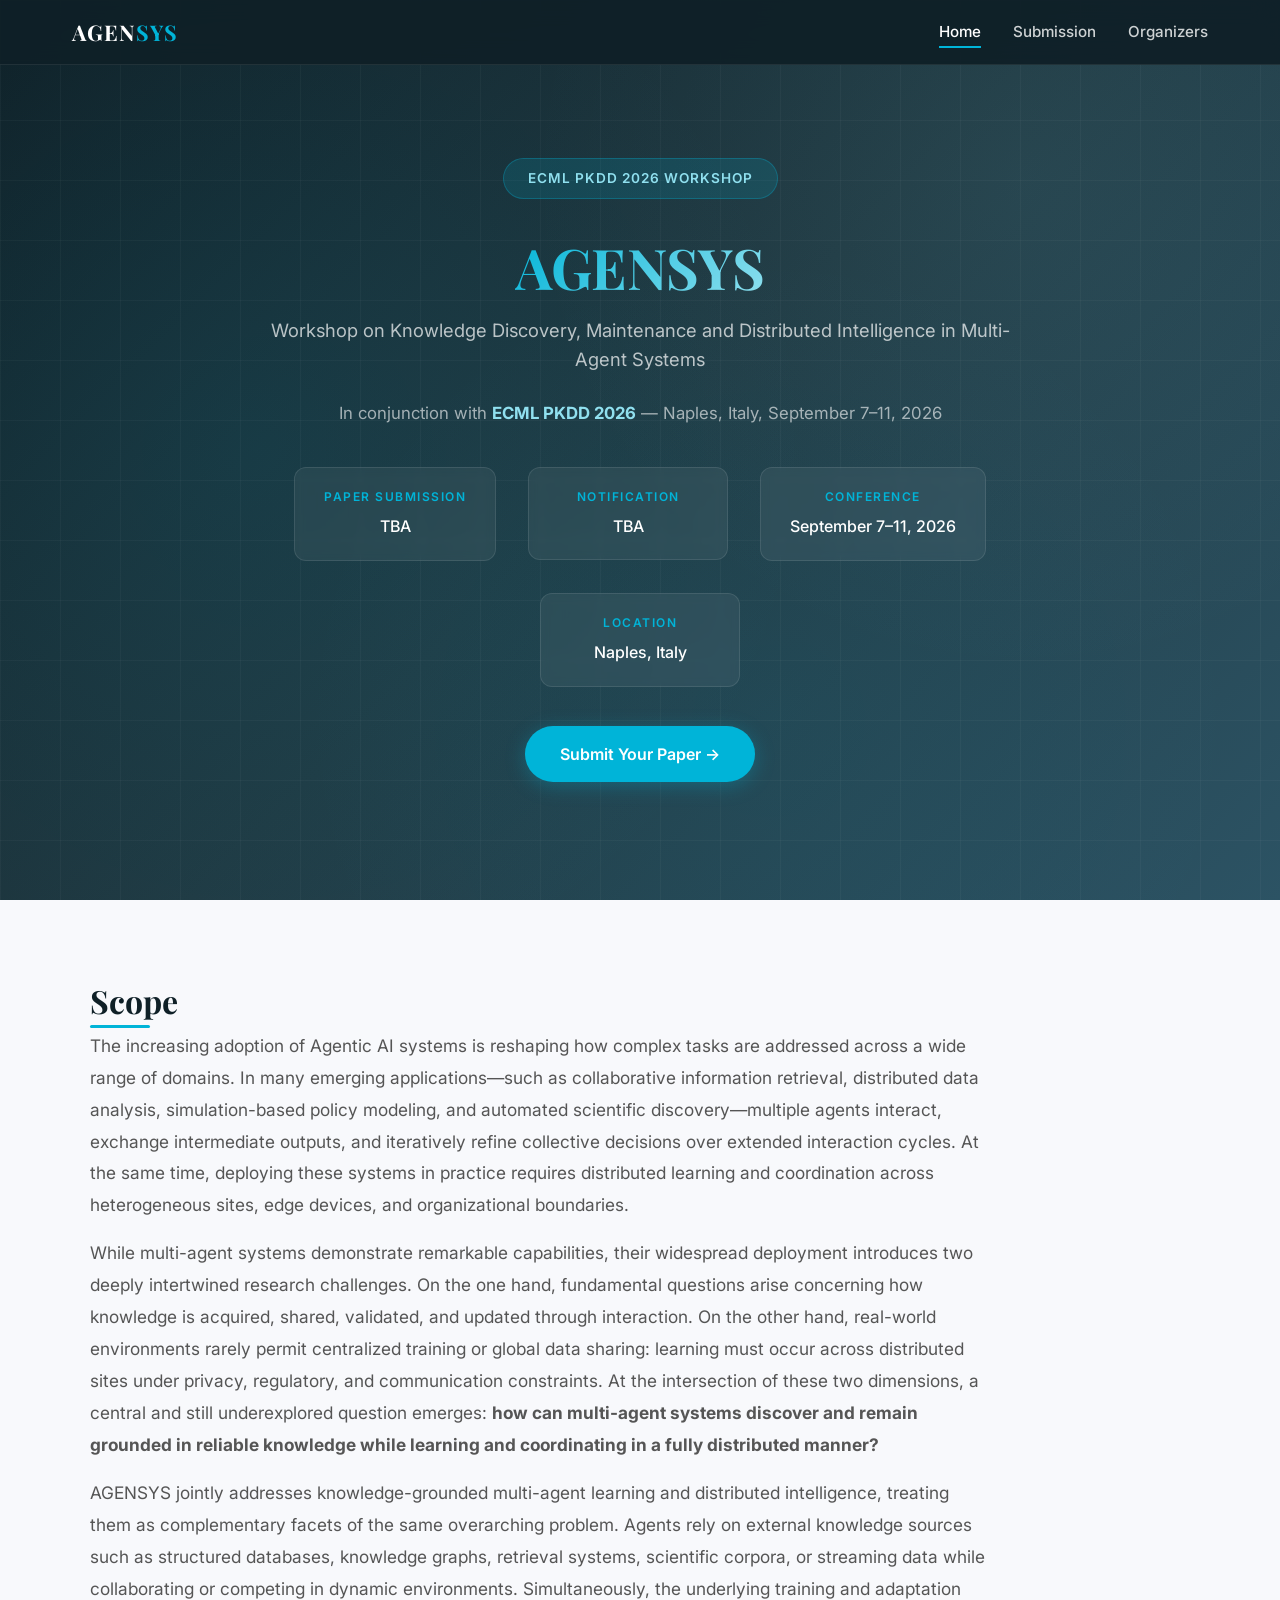
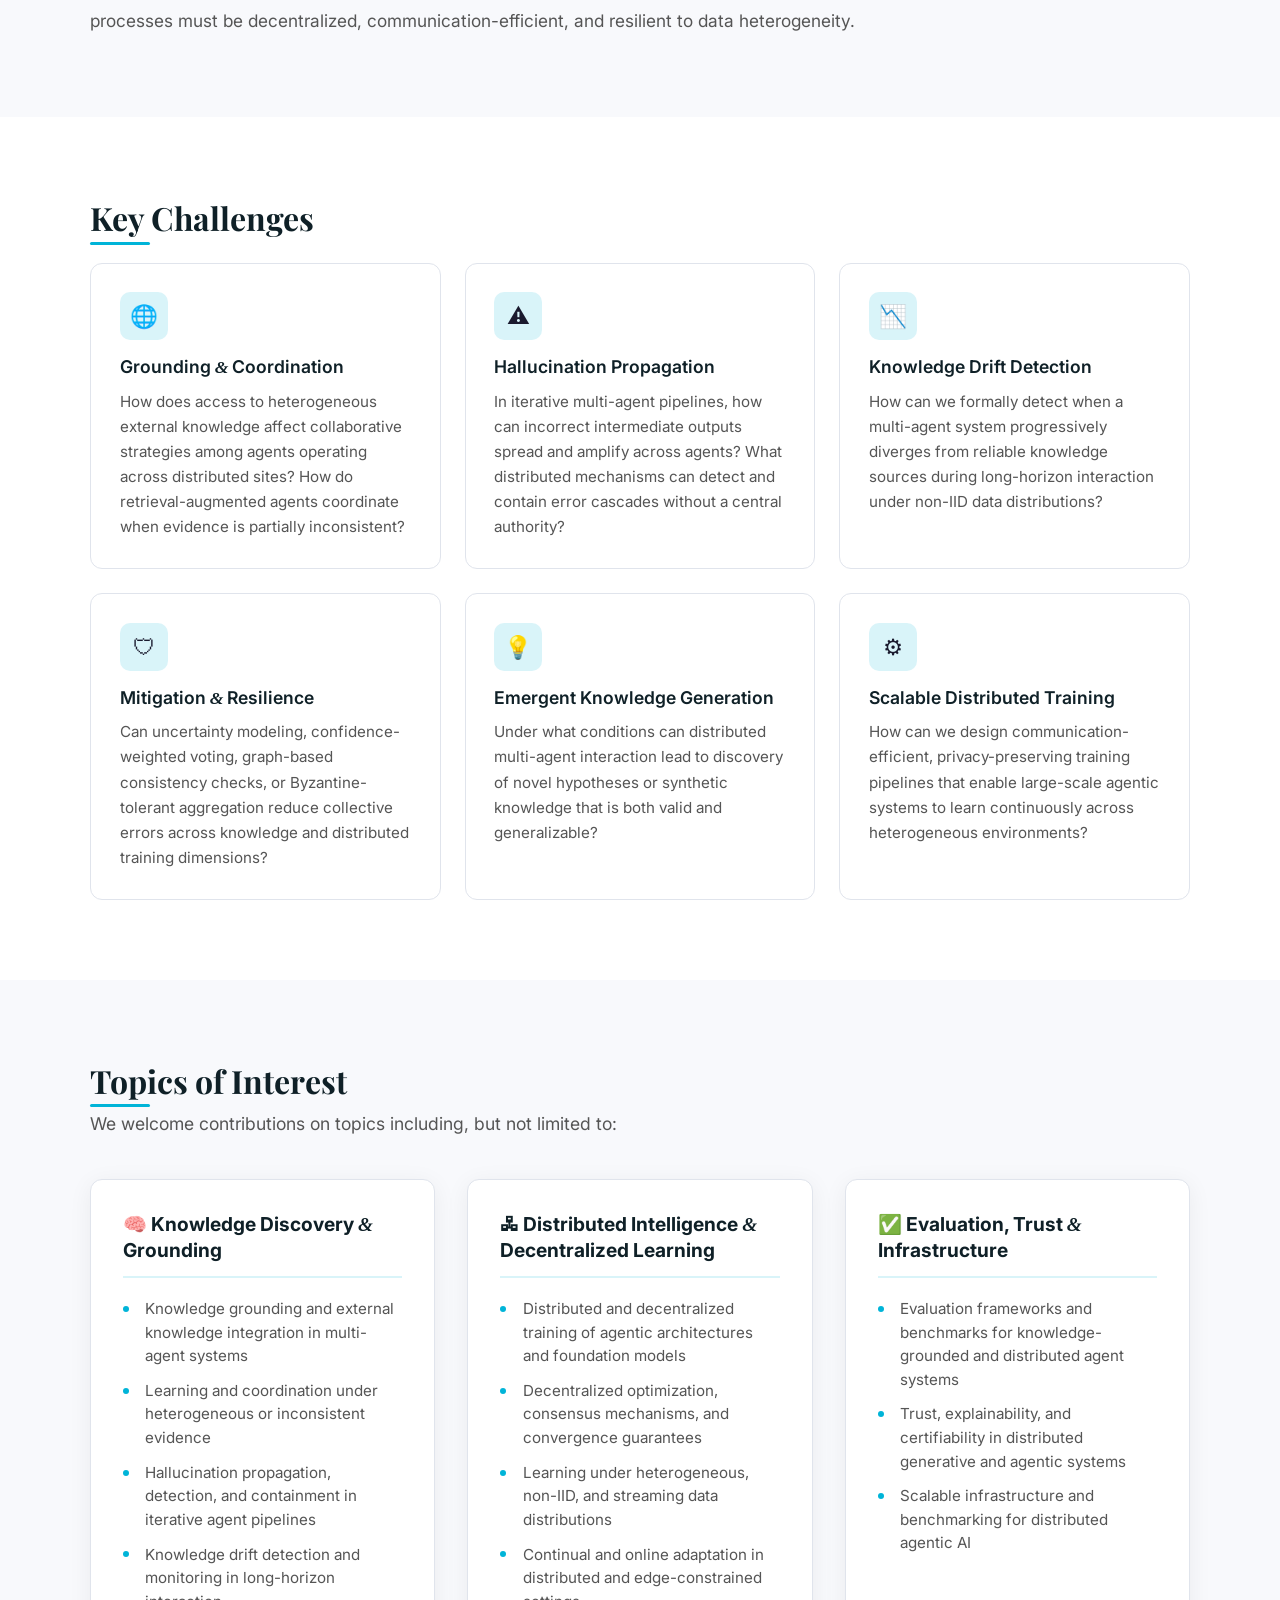
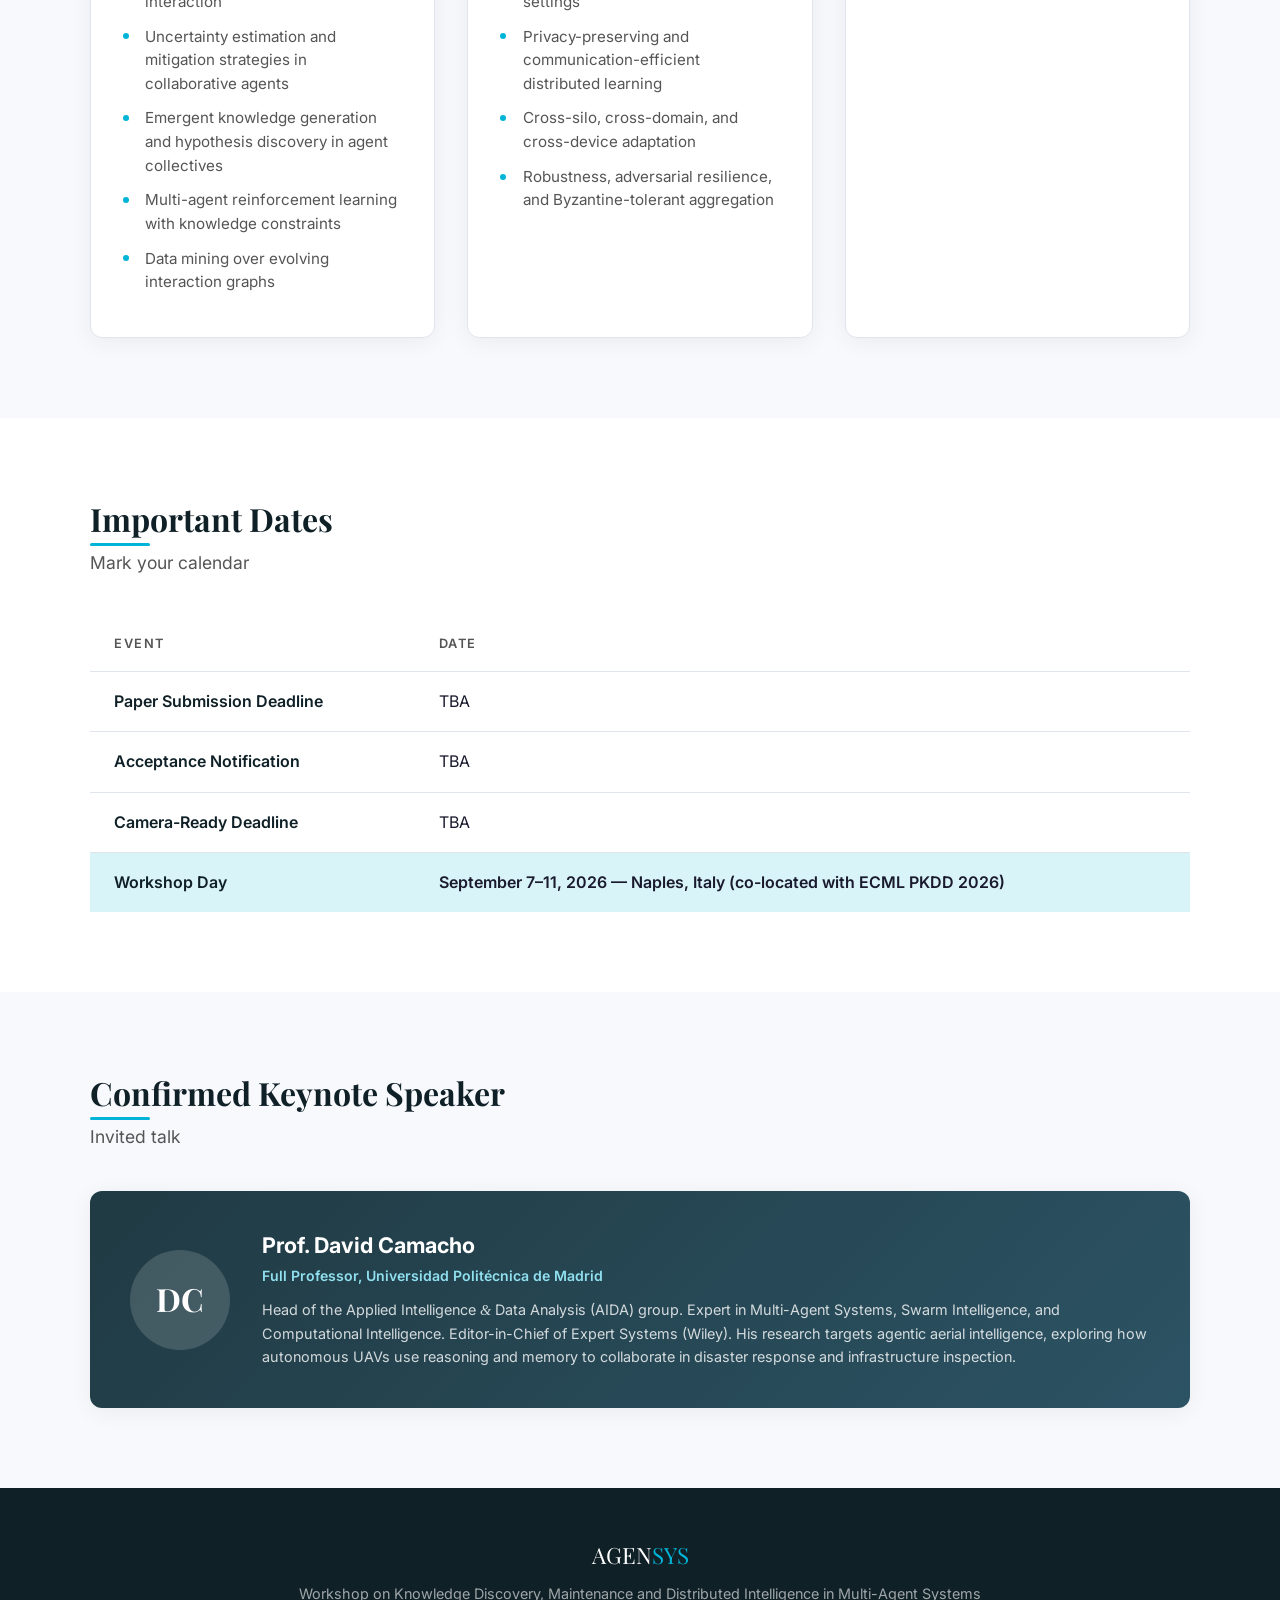
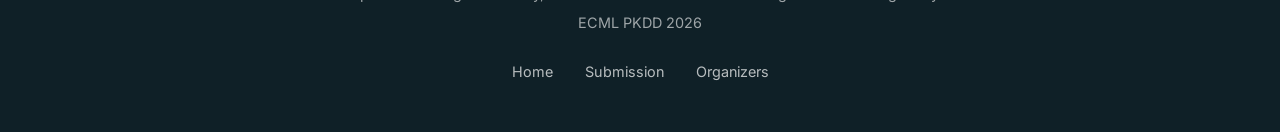
==== commit ecebae49: "Add new image file 'russo.jpg' to the project" ====
--- a/index.html
+++ b/index.html
@@ -33,7 +33,7 @@
       <div class="hero-badge">ECML PKDD 2026 Workshop</div>
       <h1><span class="highlight">AGENSYS</span></h1>
       <p class="hero-full-title">Workshop on Knowledge Discovery, Maintenance and Distributed Intelligence in Multi-Agent Systems</p>
-      <p class="hero-conference">In conjunction with <strong>ECML PKDD 2026</strong></p>
+      <p class="hero-conference">In conjunction with <strong>ECML PKDD 2026</strong> &mdash; Naples, Italy, September 7&ndash;11, 2026</p>
 
       <div class="hero-dates">
         <div class="hero-date-item">
@@ -45,8 +45,12 @@
           <div class="date">TBA</div>
         </div>
         <div class="hero-date-item">
-          <div class="label">Workshop Date</div>
-          <div class="date">September 2026</div>
+          <div class="label">Conference</div>
+          <div class="date">September 7&ndash;11, 2026</div>
+        </div>
+        <div class="hero-date-item">
+          <div class="label">Location</div>
+          <div class="date">Naples, Italy</div>
         </div>
       </div>
 
@@ -70,11 +74,10 @@
   <section class="section" id="challenges">
     <div class="container">
       <h2 class="section-title">Key Challenges</h2>
-      <p class="section-subtitle">Core research questions we aim to explore</p>
       <div class="challenges-grid">
         <div class="challenge-card">
           <div class="icon">&#x1F310;</div>
-          <h3>Grounding &amp; Coordination</h3>
+          <h3>Grounding <span class="amp">&amp;</span> Coordination</h3>
           <p>How does access to heterogeneous external knowledge affect collaborative strategies among agents operating across distributed sites? How do retrieval-augmented agents coordinate when evidence is partially inconsistent?</p>
         </div>
         <div class="challenge-card">
@@ -89,7 +92,7 @@
         </div>
         <div class="challenge-card">
           <div class="icon">&#x1F6E1;</div>
-          <h3>Mitigation &amp; Resilience</h3>
+          <h3>Mitigation <span class="amp">&amp;</span> Resilience</h3>
           <p>Can uncertainty modeling, confidence-weighted voting, graph-based consistency checks, or Byzantine-tolerant aggregation reduce collective errors across knowledge and distributed training dimensions?</p>
         </div>
         <div class="challenge-card">
@@ -110,10 +113,10 @@
   <section class="section" id="topics">
     <div class="container">
       <h2 class="section-title">Topics of Interest</h2>
-      <p class="section-subtitle">We welcome contributions on topics including, but not limited to</p>
+      <p class="section-subtitle">We welcome contributions on topics including, but not limited to:</p>
       <div class="topics-container">
         <div class="topic-group">
-          <h3>&#x1F9E0; Knowledge Discovery &amp; Grounding</h3>
+          <h3>&#x1F9E0; Knowledge Discovery <span class="amp">&amp;</span> Grounding</h3>
           <ul>
             <li>Knowledge grounding and external knowledge integration in multi-agent systems</li>
             <li>Learning and coordination under heterogeneous or inconsistent evidence</li>
@@ -126,7 +129,7 @@
           </ul>
         </div>
         <div class="topic-group">
-          <h3>&#x1F5A7; Distributed Intelligence &amp; Decentralized Learning</h3>
+          <h3>&#x1F5A7; Distributed Intelligence <span class="amp">&amp;</span> Decentralized Learning</h3>
           <ul>
             <li>Distributed and decentralized training of agentic architectures and foundation models</li>
             <li>Decentralized optimization, consensus mechanisms, and convergence guarantees</li>
@@ -138,7 +141,7 @@
           </ul>
         </div>
         <div class="topic-group">
-          <h3>&#x2705; Evaluation, Trust &amp; Infrastructure</h3>
+          <h3>&#x2705; Evaluation, Trust <span class="amp">&amp;</span> Infrastructure</h3>
           <ul>
             <li>Evaluation frameworks and benchmarks for knowledge-grounded and distributed agent systems</li>
             <li>Trust, explainability, and certifiability in distributed generative and agentic systems</li>
@@ -176,14 +179,25 @@
           </tr>
           <tr class="highlight-row">
             <td>Workshop Day</td>
-            <td>September 2026 (co-located with ECML PKDD 2026)</td>
+            <td>September 7&ndash;11, 2026 &mdash; Naples, Italy (co-located with ECML PKDD 2026)</td>
           </tr>
         </tbody>
       </table>
-
-      <div class="special-issue">
-        <h3>&#x1F4DA; Special Issue</h3>
-        <p>Selected contributions will be invited for a special issue in a journal such as <strong>EPJ Data Science</strong> or <strong>ACM Transactions on Intelligent Systems and Technology</strong>.</p>
+    </div>
+  </section>
+
+  <!-- Keynote Speaker -->
+  <section class="section" id="keynote">
+    <div class="container">
+      <h2 class="section-title">Confirmed Keynote Speaker</h2>
+      <p class="section-subtitle">Invited talk</p>
+      <div class="keynote-card">
+        <div class="organizer-avatar">DC</div>
+        <div class="organizer-info">
+          <h3>Prof. David Camacho</h3>
+          <div class="organizer-role">Full Professor, Universidad Polit&eacute;cnica de Madrid</div>
+          <p class="organizer-bio">Head of the Applied Intelligence <span class="amp">&amp;</span> Data Analysis (AIDA) group. Expert in Multi-Agent Systems, Swarm Intelligence, and Computational Intelligence. Editor-in-Chief of Expert Systems (Wiley). His research targets agentic aerial intelligence, exploring how autonomous UAVs use reasoning and memory to collaborate in disaster response and infrastructure inspection.</p>
+        </div>
       </div>
     </div>
   </section>
--- a/css/style.css
+++ b/css/style.css
@@ -61,6 +61,12 @@
   line-height: 1.3;
 }
 
+/* Use serif font for ampersands */
+.amp {
+  font-family: 'Playfair Display', Georgia, 'Times New Roman', serif;
+  font-style: italic;
+}
+
 h2.section-title {
   font-size: 2rem;
   margin-bottom: 0.5rem;
@@ -610,6 +616,13 @@
   flex-shrink: 0;
 }
 
+.organizer-avatar img {
+  width: 100%;
+  height: 100%;
+  object-fit: cover;
+  border-radius: 50%;
+}
+
 .organizer-info h3 {
   font-family: var(--font);
   font-weight: 700;
@@ -671,6 +684,39 @@
 .pc-member .pc-role {
   font-size: 0.82rem;
   color: var(--text-light);
+}
+
+/* ===== Keynote Speaker ===== */
+.keynote-card {
+  background: linear-gradient(135deg, var(--primary-mid), var(--primary-light));
+  border-radius: var(--radius);
+  padding: 2.5rem;
+  color: #fff;
+  display: flex;
+  gap: 2rem;
+  align-items: center;
+  box-shadow: var(--shadow);
+}
+
+.keynote-card .organizer-avatar {
+  width: 100px;
+  height: 100px;
+  background: rgba(255,255,255,0.15);
+  font-size: 2rem;
+}
+
+.keynote-card h3 {
+  color: #fff;
+  font-size: 1.35rem;
+  margin-bottom: 0.3rem;
+}
+
+.keynote-card .organizer-role {
+  color: var(--accent-light);
+}
+
+.keynote-card .organizer-bio {
+  color: rgba(255,255,255,0.8);
 }
 
 /* ===== Footer ===== */
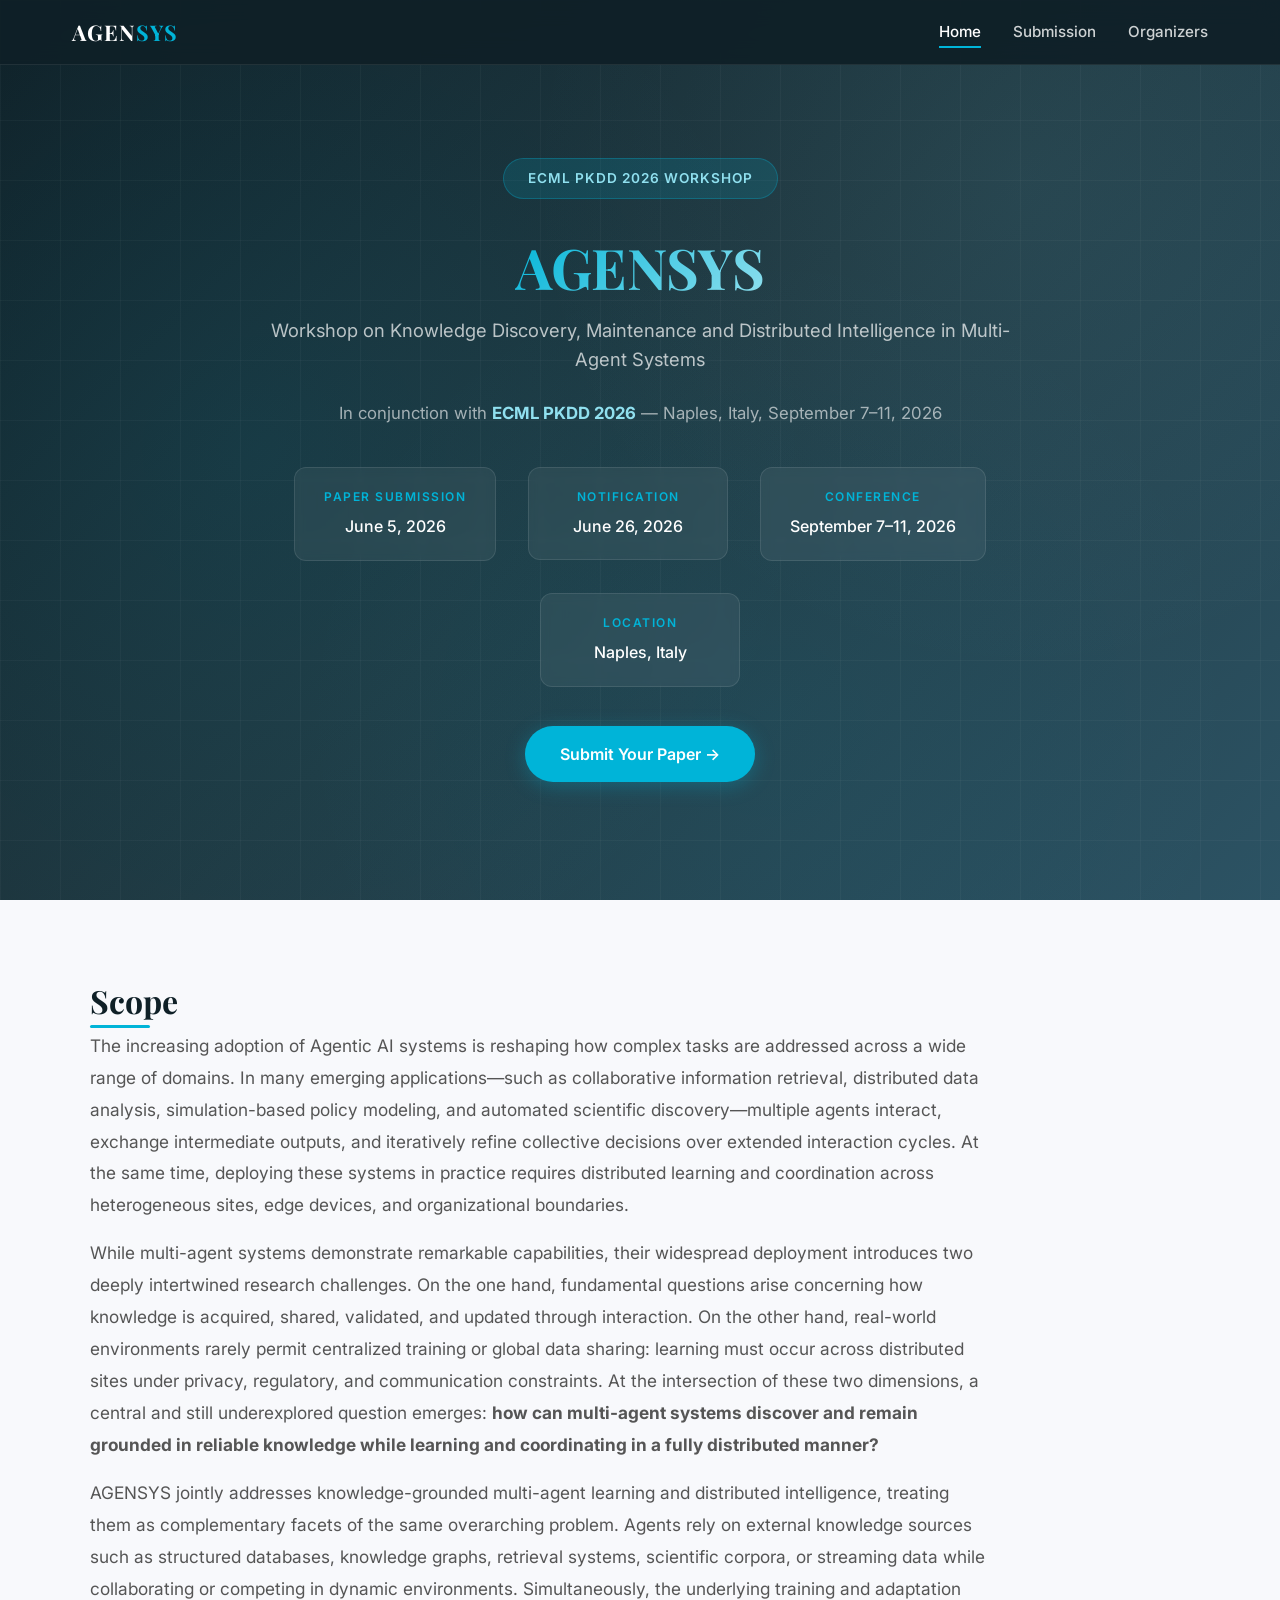
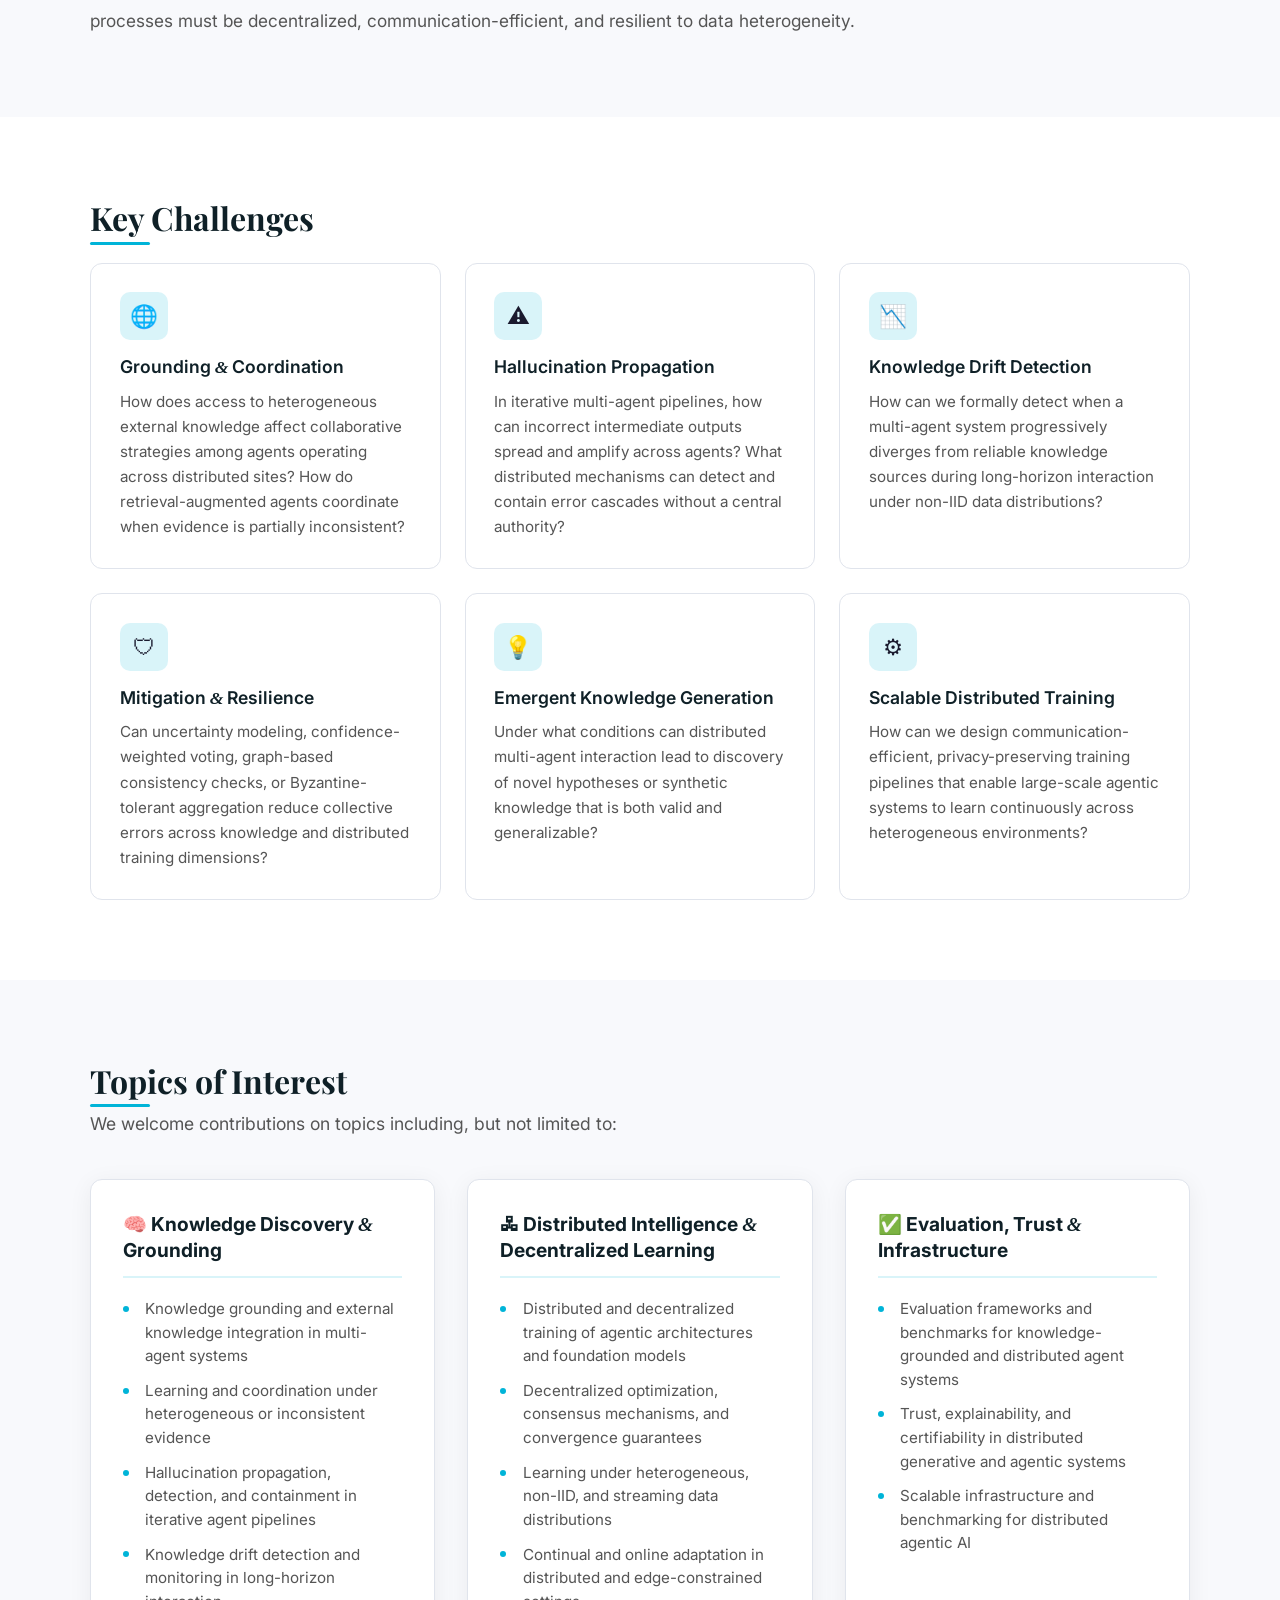
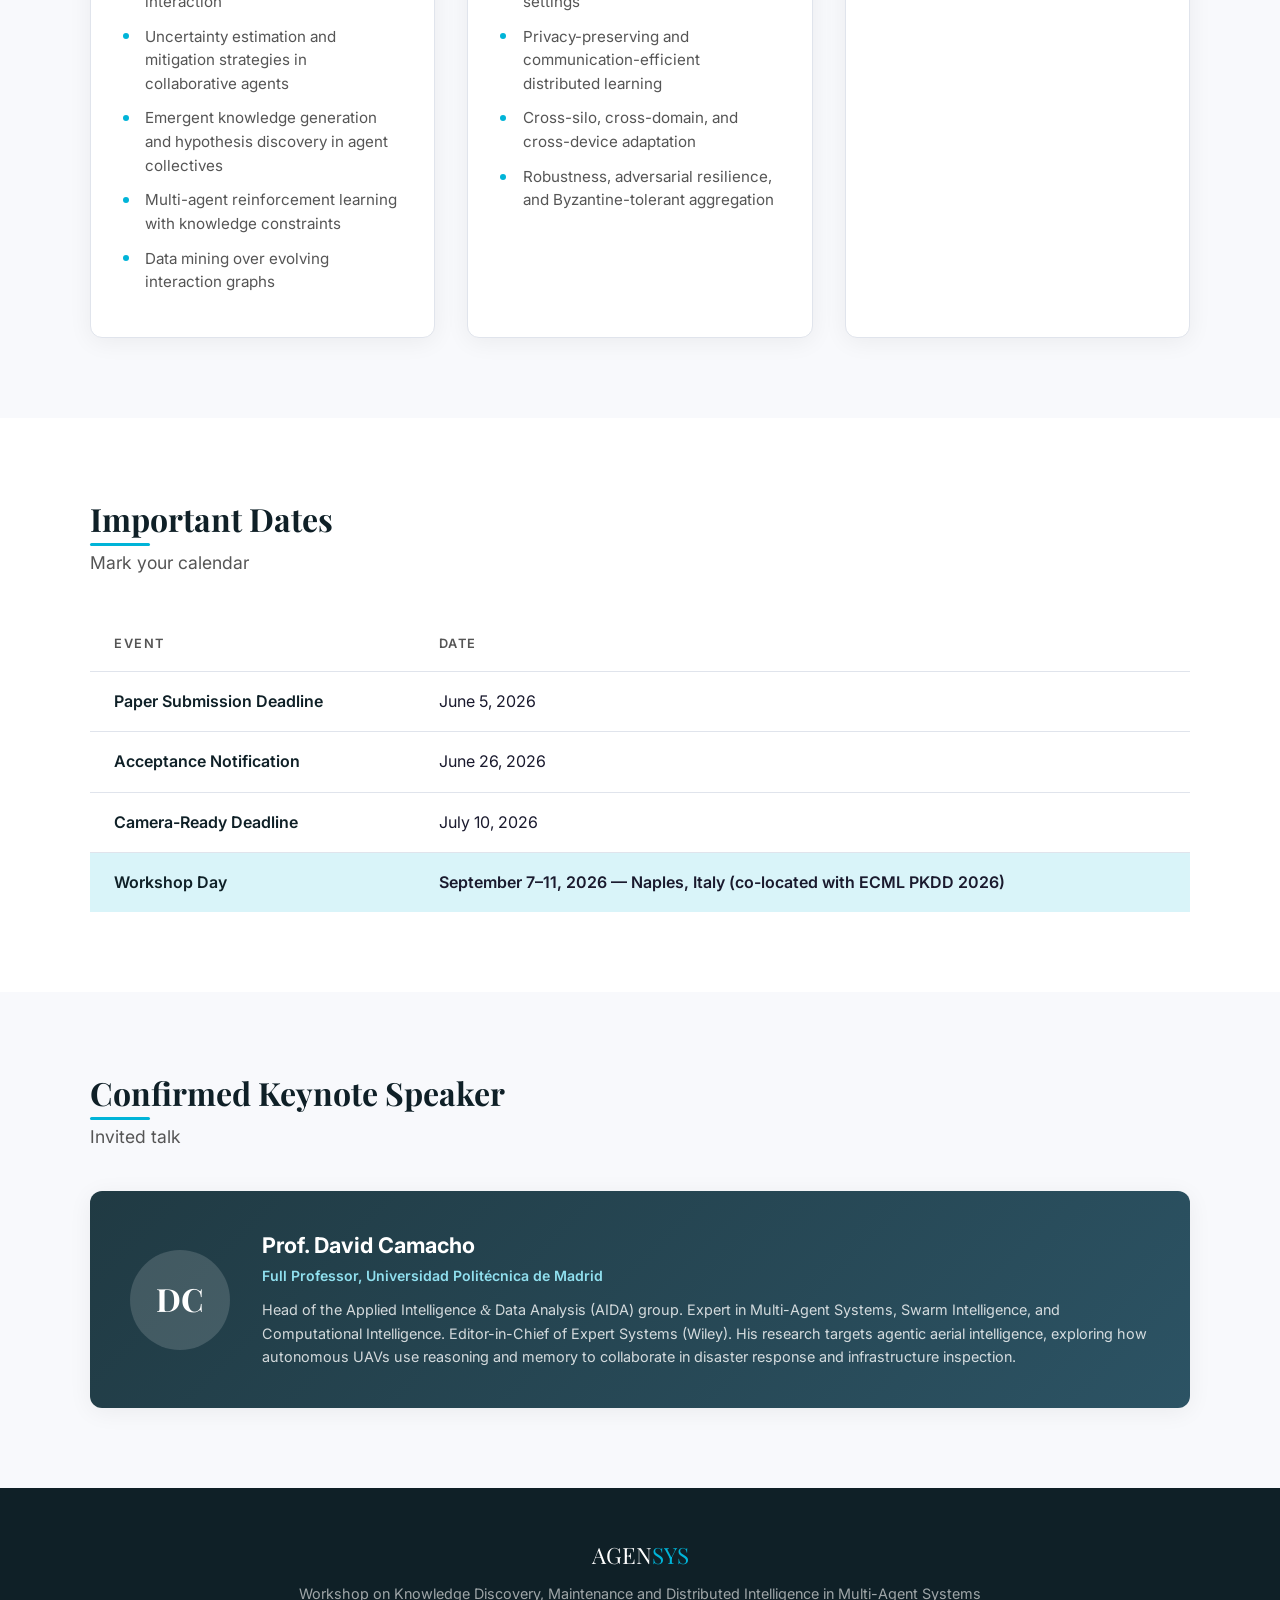
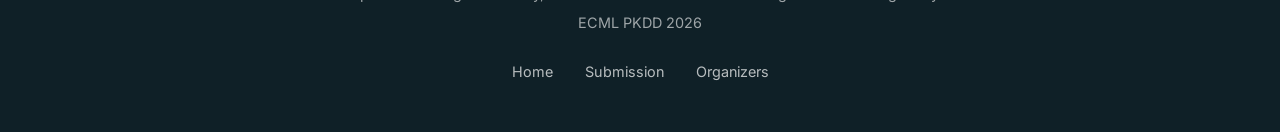
==== commit f0560276: "Update important dates for paper submission and conference in index.html; remove keynote speaker sec" ====
--- a/index.html
+++ b/index.html
@@ -38,11 +38,11 @@
       <div class="hero-dates">
         <div class="hero-date-item">
           <div class="label">Paper Submission</div>
-          <div class="date">TBA</div>
+          <div class="date">June 5, 2026</div>
         </div>
         <div class="hero-date-item">
           <div class="label">Notification</div>
-          <div class="date">TBA</div>
+          <div class="date">June 26, 2026</div>
         </div>
         <div class="hero-date-item">
           <div class="label">Conference</div>
@@ -167,15 +167,15 @@
         <tbody>
           <tr>
             <td>Paper Submission Deadline</td>
-            <td>TBA</td>
+            <td>June 5, 2026</td>
           </tr>
           <tr>
             <td>Acceptance Notification</td>
-            <td>TBA</td>
+            <td>June 26, 2026</td>
           </tr>
           <tr>
             <td>Camera-Ready Deadline</td>
-            <td>TBA</td>
+            <td>July 10, 2026</td>
           </tr>
           <tr class="highlight-row">
             <td>Workshop Day</td>
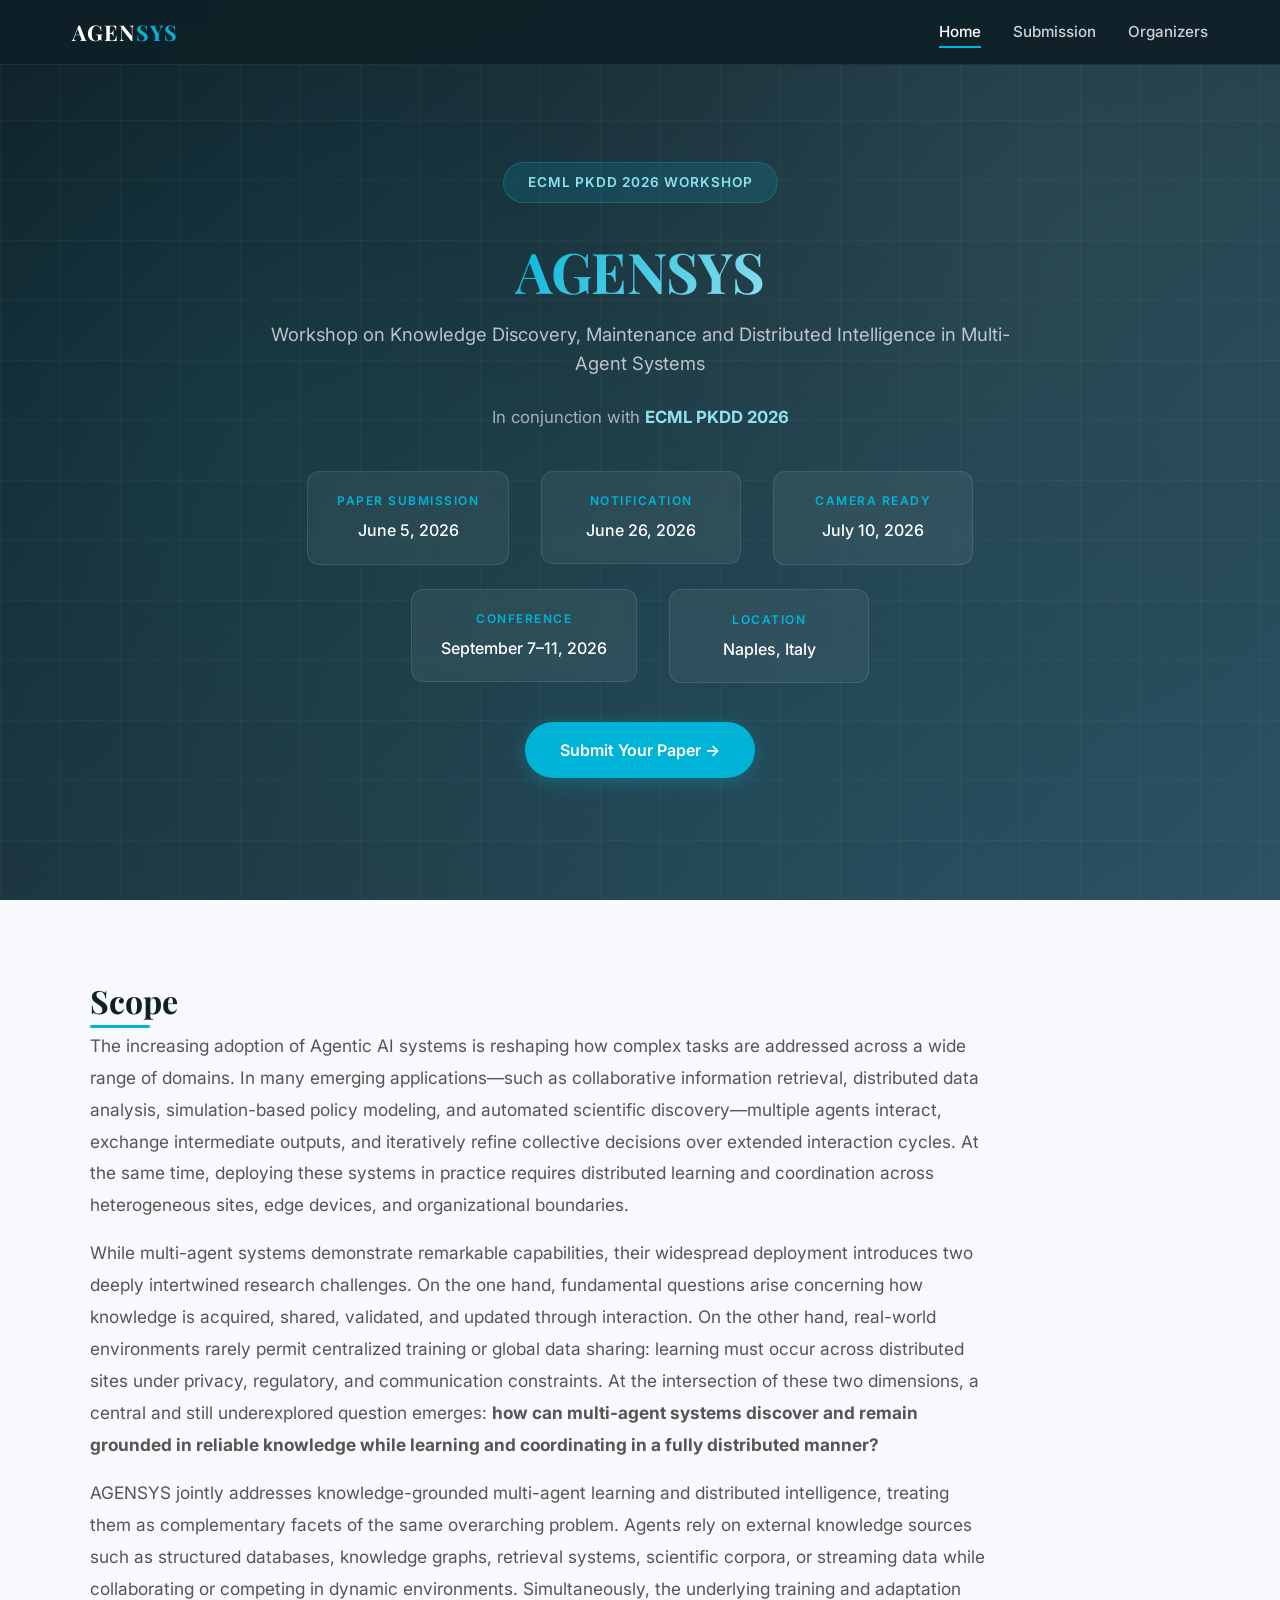
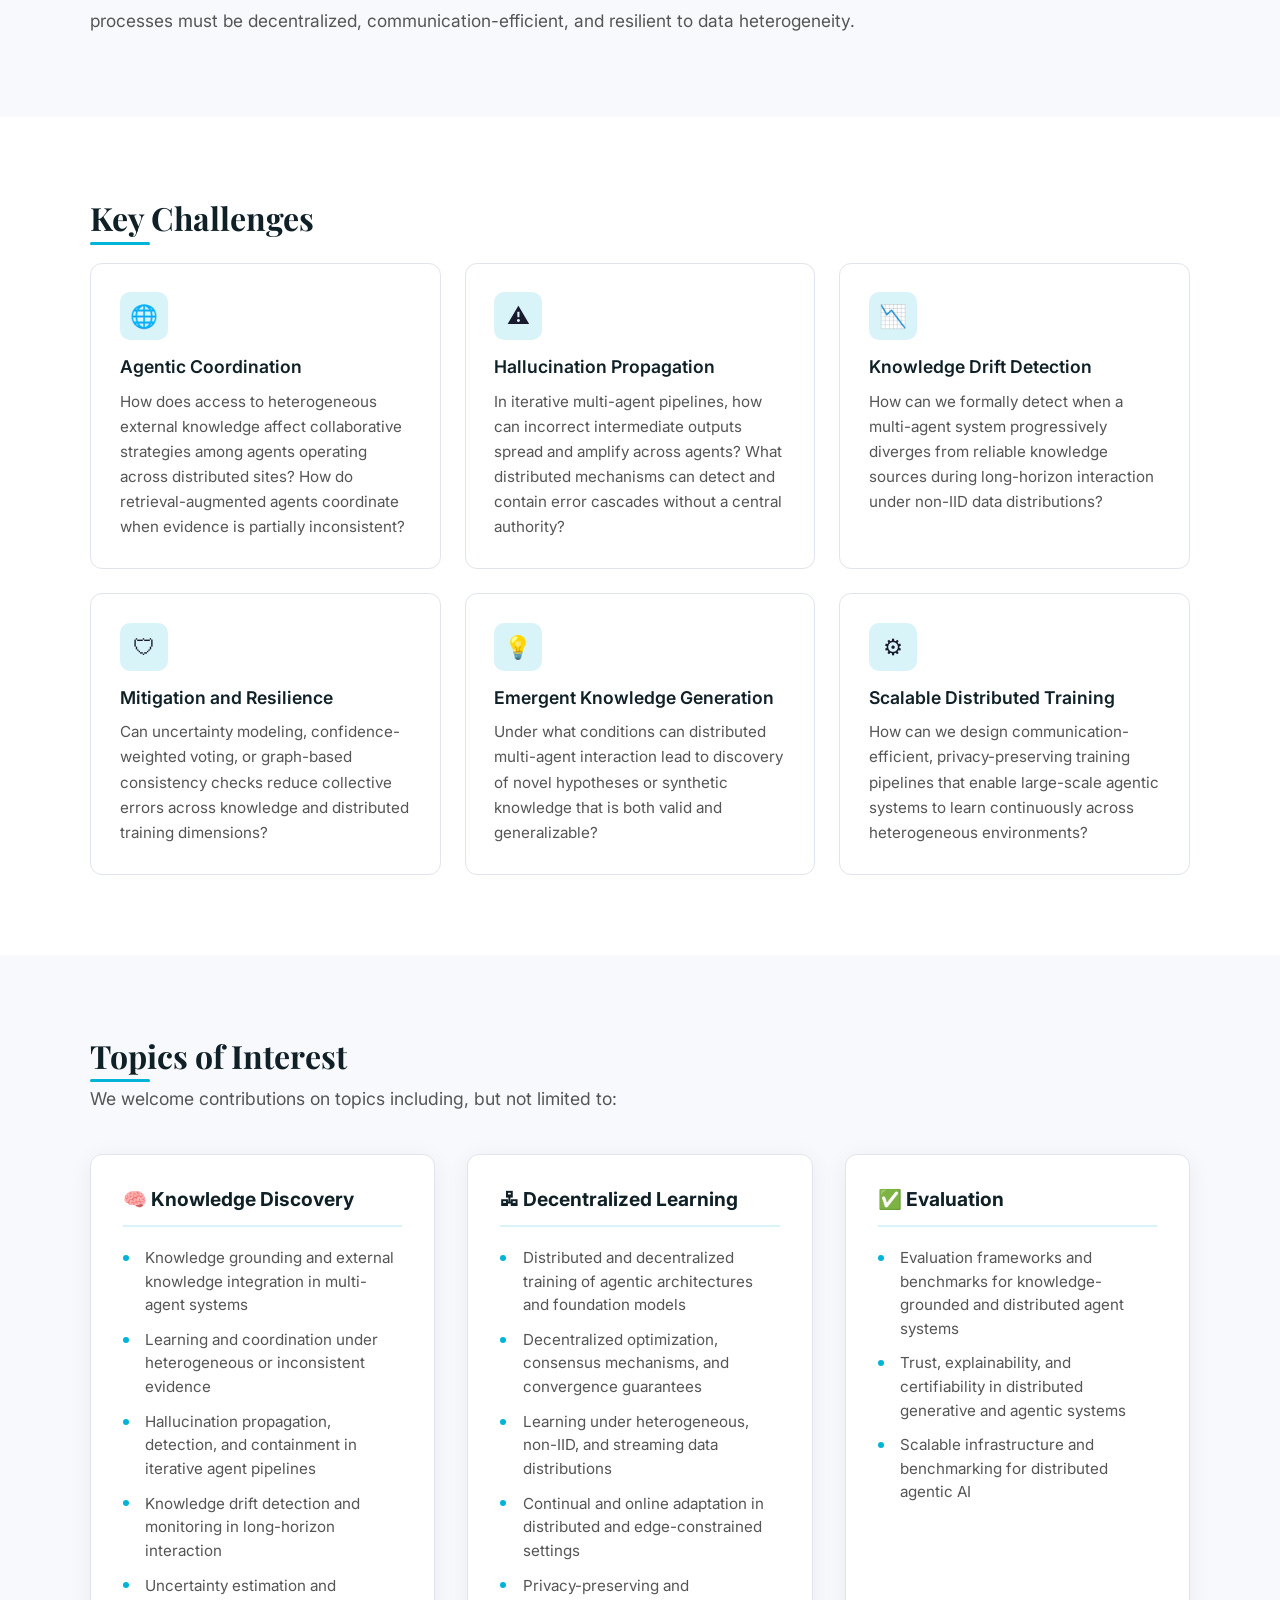
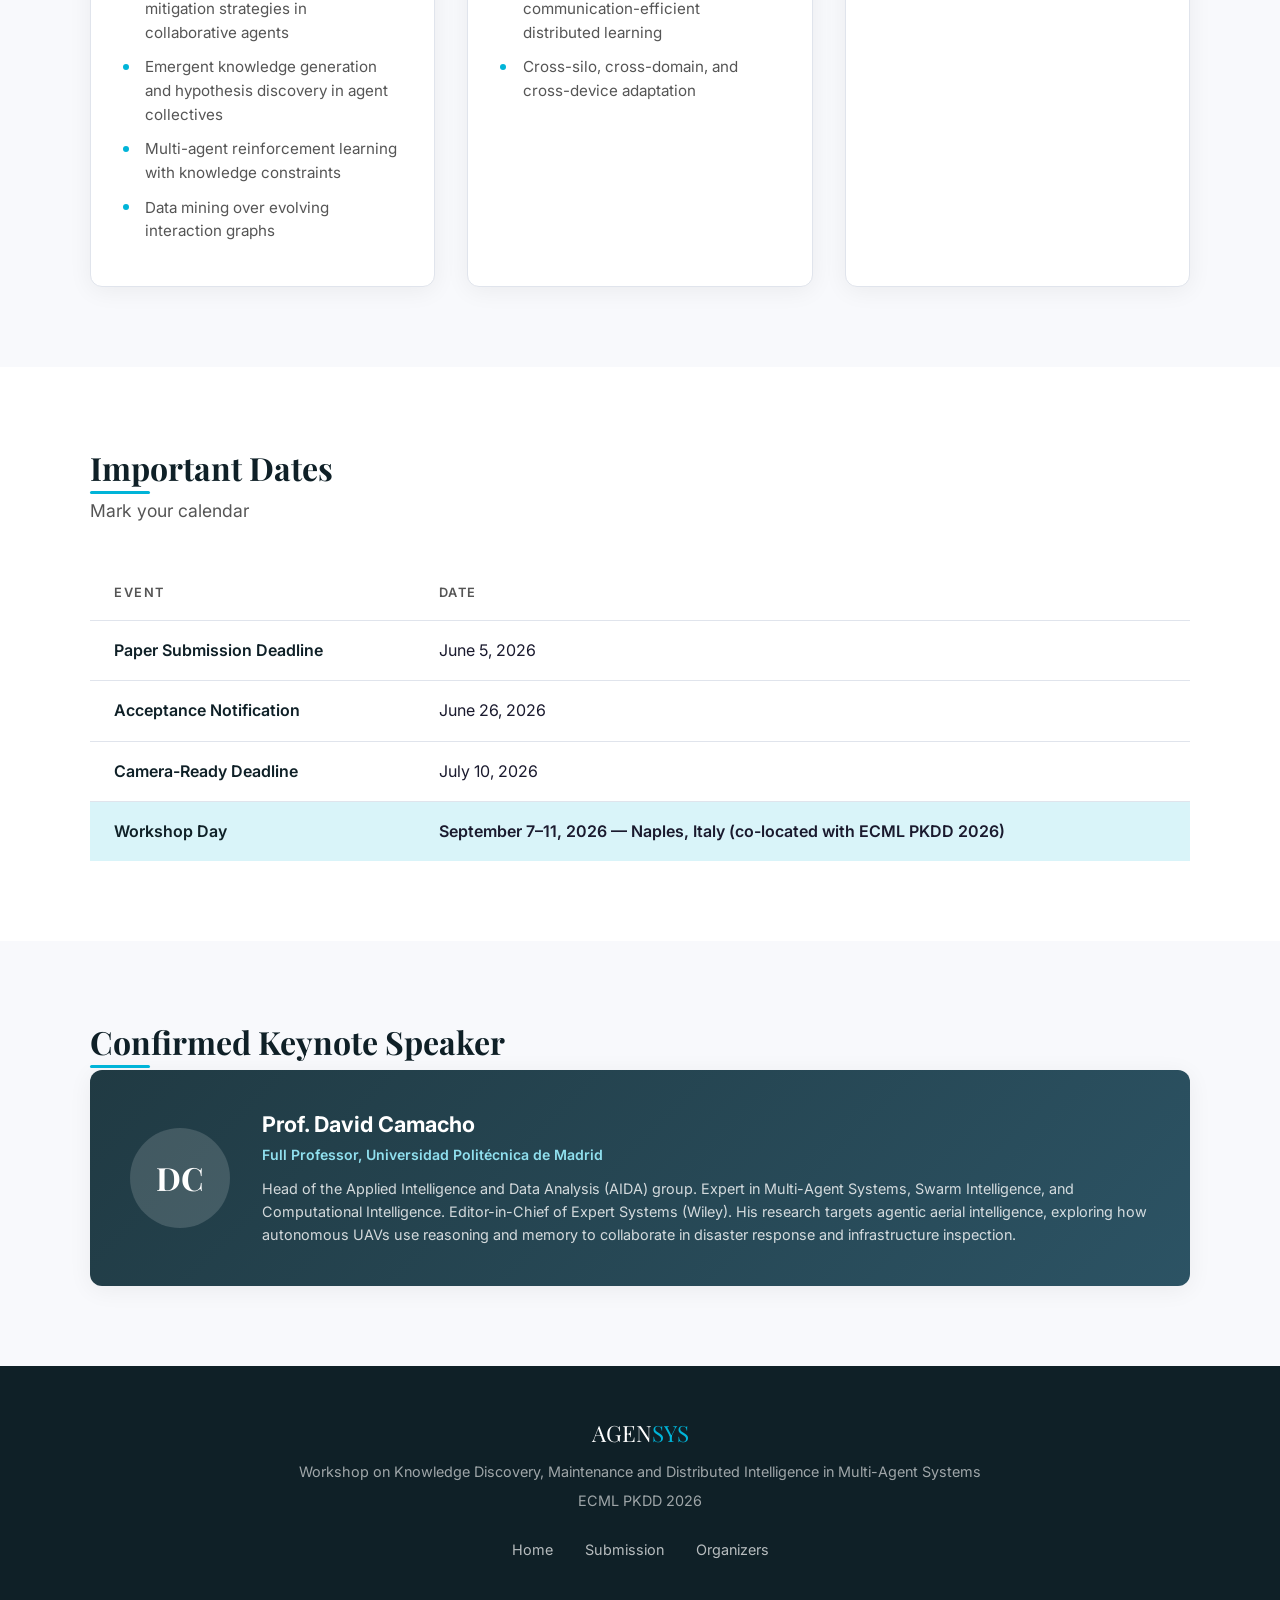
==== commit 155a5b82: "Update conference details and review criteria in index.html and submission.html; adjust margins in s" ====
--- a/index.html
+++ b/index.html
@@ -33,7 +33,7 @@
       <div class="hero-badge">ECML PKDD 2026 Workshop</div>
       <h1><span class="highlight">AGENSYS</span></h1>
       <p class="hero-full-title">Workshop on Knowledge Discovery, Maintenance and Distributed Intelligence in Multi-Agent Systems</p>
-      <p class="hero-conference">In conjunction with <strong>ECML PKDD 2026</strong> &mdash; Naples, Italy, September 7&ndash;11, 2026</p>
+      <p class="hero-conference">In conjunction with <strong>ECML PKDD 2026</strong></p>
 
       <div class="hero-dates">
         <div class="hero-date-item">
@@ -44,6 +44,12 @@
           <div class="label">Notification</div>
           <div class="date">June 26, 2026</div>
         </div>
+        <div class="hero-date-item">
+          <div class="label">Camera Ready</div>
+          <div class="date">July 10, 2026</div>
+        </div>
+      </div>
+      <div class="hero-dates hero-dates-venue">
         <div class="hero-date-item">
           <div class="label">Conference</div>
           <div class="date">September 7&ndash;11, 2026</div>
@@ -77,7 +83,7 @@
       <div class="challenges-grid">
         <div class="challenge-card">
           <div class="icon">&#x1F310;</div>
-          <h3>Grounding <span class="amp">&amp;</span> Coordination</h3>
+          <h3>Agentic Coordination</h3>
           <p>How does access to heterogeneous external knowledge affect collaborative strategies among agents operating across distributed sites? How do retrieval-augmented agents coordinate when evidence is partially inconsistent?</p>
         </div>
         <div class="challenge-card">
@@ -92,8 +98,8 @@
         </div>
         <div class="challenge-card">
           <div class="icon">&#x1F6E1;</div>
-          <h3>Mitigation <span class="amp">&amp;</span> Resilience</h3>
-          <p>Can uncertainty modeling, confidence-weighted voting, graph-based consistency checks, or Byzantine-tolerant aggregation reduce collective errors across knowledge and distributed training dimensions?</p>
+          <h3>Mitigation and Resilience</h3>
+          <p>Can uncertainty modeling, confidence-weighted voting, or graph-based consistency checks reduce collective errors across knowledge and distributed training dimensions?</p>
         </div>
         <div class="challenge-card">
           <div class="icon">&#x1F4A1;</div>
@@ -116,7 +122,7 @@
       <p class="section-subtitle">We welcome contributions on topics including, but not limited to:</p>
       <div class="topics-container">
         <div class="topic-group">
-          <h3>&#x1F9E0; Knowledge Discovery <span class="amp">&amp;</span> Grounding</h3>
+          <h3>&#x1F9E0; Knowledge Discovery</h3>
           <ul>
             <li>Knowledge grounding and external knowledge integration in multi-agent systems</li>
             <li>Learning and coordination under heterogeneous or inconsistent evidence</li>
@@ -129,7 +135,7 @@
           </ul>
         </div>
         <div class="topic-group">
-          <h3>&#x1F5A7; Distributed Intelligence <span class="amp">&amp;</span> Decentralized Learning</h3>
+          <h3>&#x1F5A7; Decentralized Learning</h3>
           <ul>
             <li>Distributed and decentralized training of agentic architectures and foundation models</li>
             <li>Decentralized optimization, consensus mechanisms, and convergence guarantees</li>
@@ -137,11 +143,10 @@
             <li>Continual and online adaptation in distributed and edge-constrained settings</li>
             <li>Privacy-preserving and communication-efficient distributed learning</li>
             <li>Cross-silo, cross-domain, and cross-device adaptation</li>
-            <li>Robustness, adversarial resilience, and Byzantine-tolerant aggregation</li>
           </ul>
         </div>
         <div class="topic-group">
-          <h3>&#x2705; Evaluation, Trust <span class="amp">&amp;</span> Infrastructure</h3>
+          <h3>&#x2705; Evaluation</h3>
           <ul>
             <li>Evaluation frameworks and benchmarks for knowledge-grounded and distributed agent systems</li>
             <li>Trust, explainability, and certifiability in distributed generative and agentic systems</li>
@@ -190,13 +195,12 @@
   <section class="section" id="keynote">
     <div class="container">
       <h2 class="section-title">Confirmed Keynote Speaker</h2>
-      <p class="section-subtitle">Invited talk</p>
       <div class="keynote-card">
         <div class="organizer-avatar">DC</div>
         <div class="organizer-info">
           <h3>Prof. David Camacho</h3>
           <div class="organizer-role">Full Professor, Universidad Polit&eacute;cnica de Madrid</div>
-          <p class="organizer-bio">Head of the Applied Intelligence <span class="amp">&amp;</span> Data Analysis (AIDA) group. Expert in Multi-Agent Systems, Swarm Intelligence, and Computational Intelligence. Editor-in-Chief of Expert Systems (Wiley). His research targets agentic aerial intelligence, exploring how autonomous UAVs use reasoning and memory to collaborate in disaster response and infrastructure inspection.</p>
+          <p class="organizer-bio">Head of the Applied Intelligence and Data Analysis (AIDA) group. Expert in Multi-Agent Systems, Swarm Intelligence, and Computational Intelligence. Editor-in-Chief of Expert Systems (Wiley). His research targets agentic aerial intelligence, exploring how autonomous UAVs use reasoning and memory to collaborate in disaster response and infrastructure inspection.</p>
         </div>
       </div>
     </div>
--- a/css/style.css
+++ b/css/style.css
@@ -274,6 +274,11 @@
   justify-content: center;
   gap: 2rem;
   flex-wrap: wrap;
+  margin-bottom: 1.5rem;
+}
+
+.hero-dates-venue {
+  margin-top: 0;
   margin-bottom: 2.5rem;
 }
 
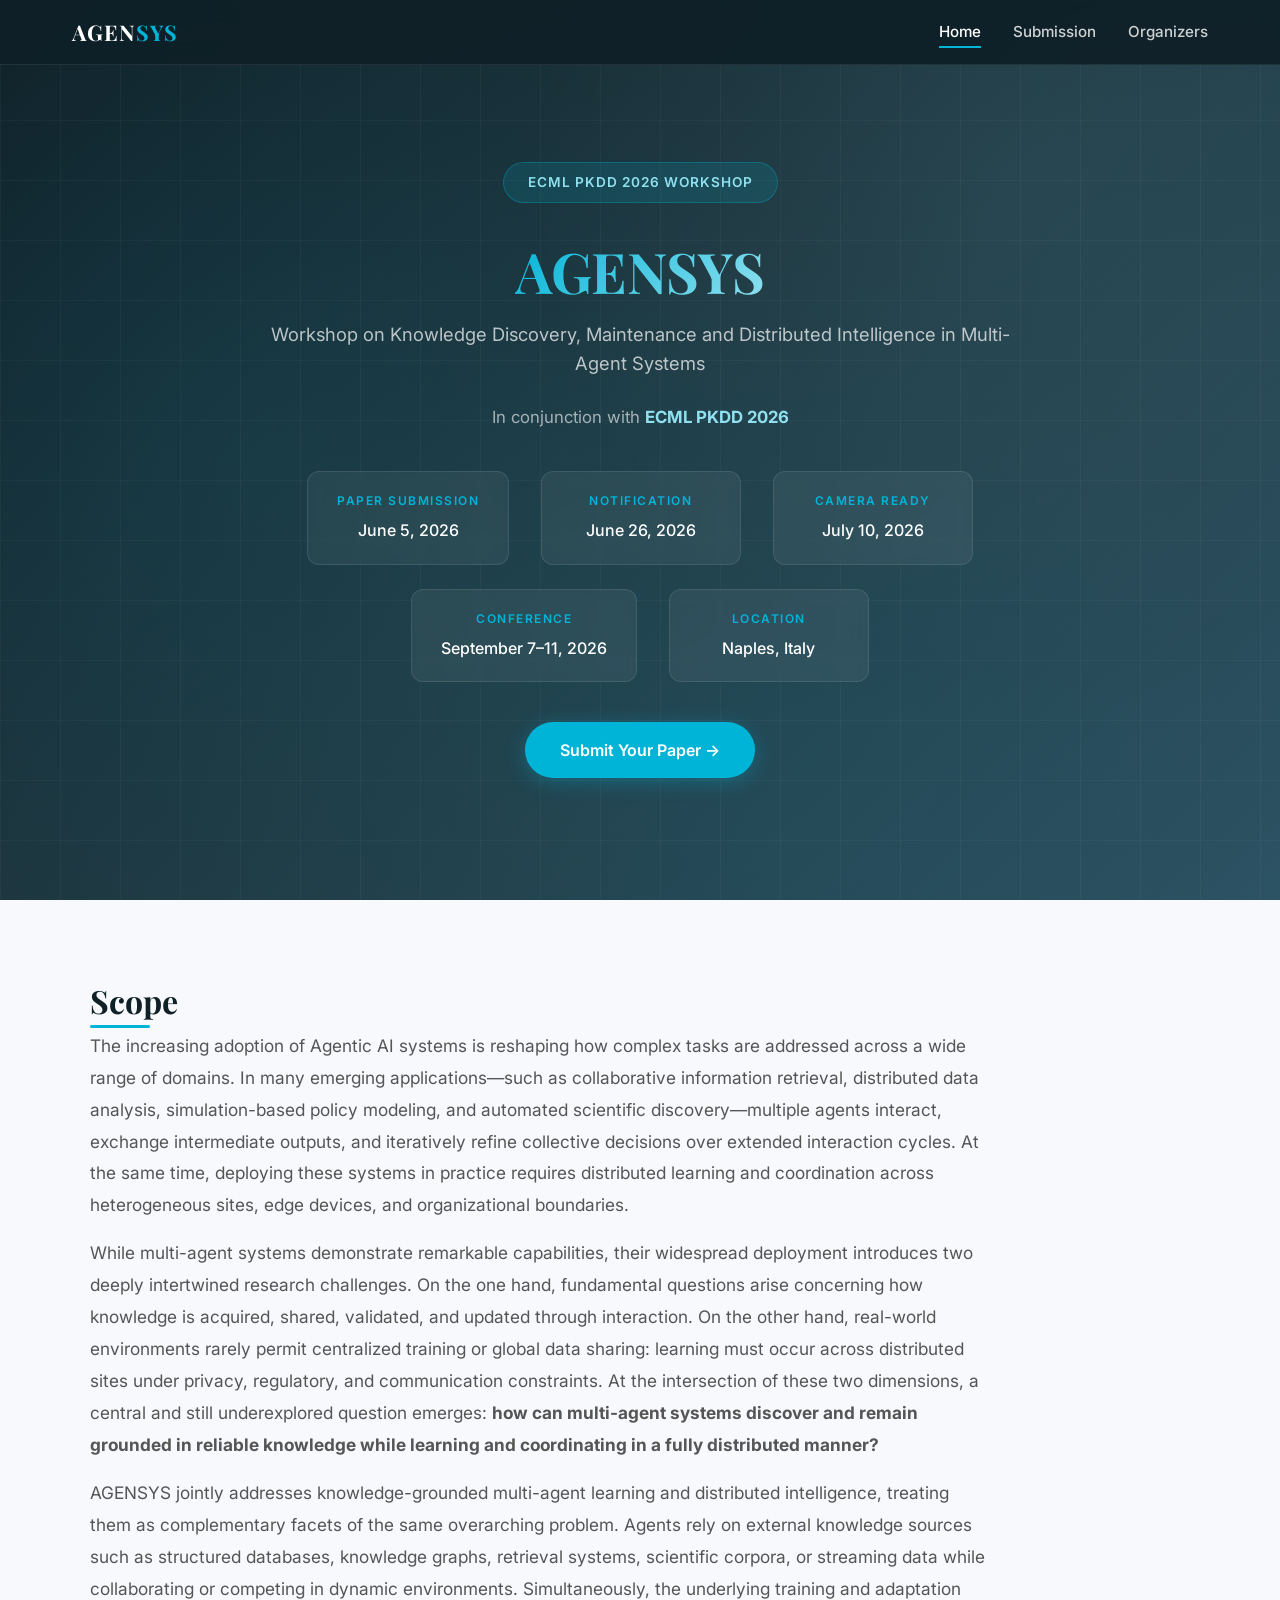
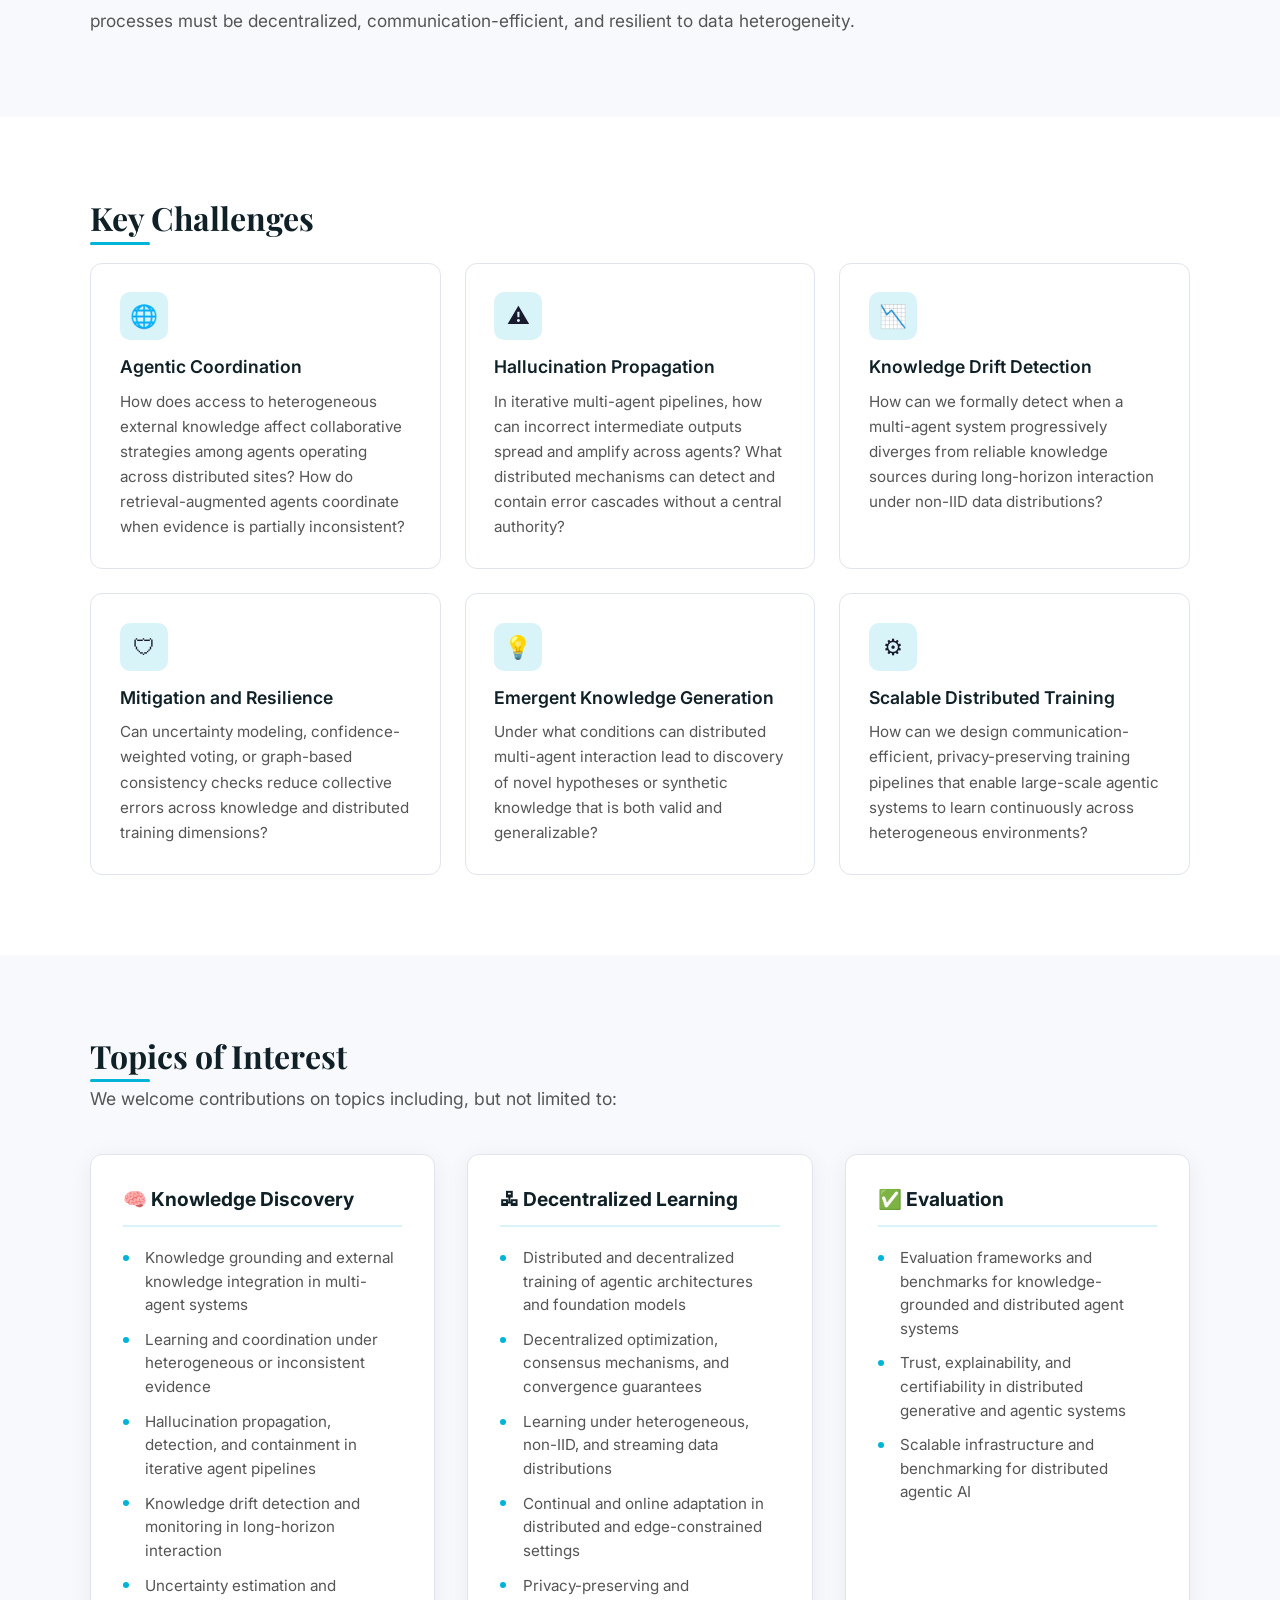
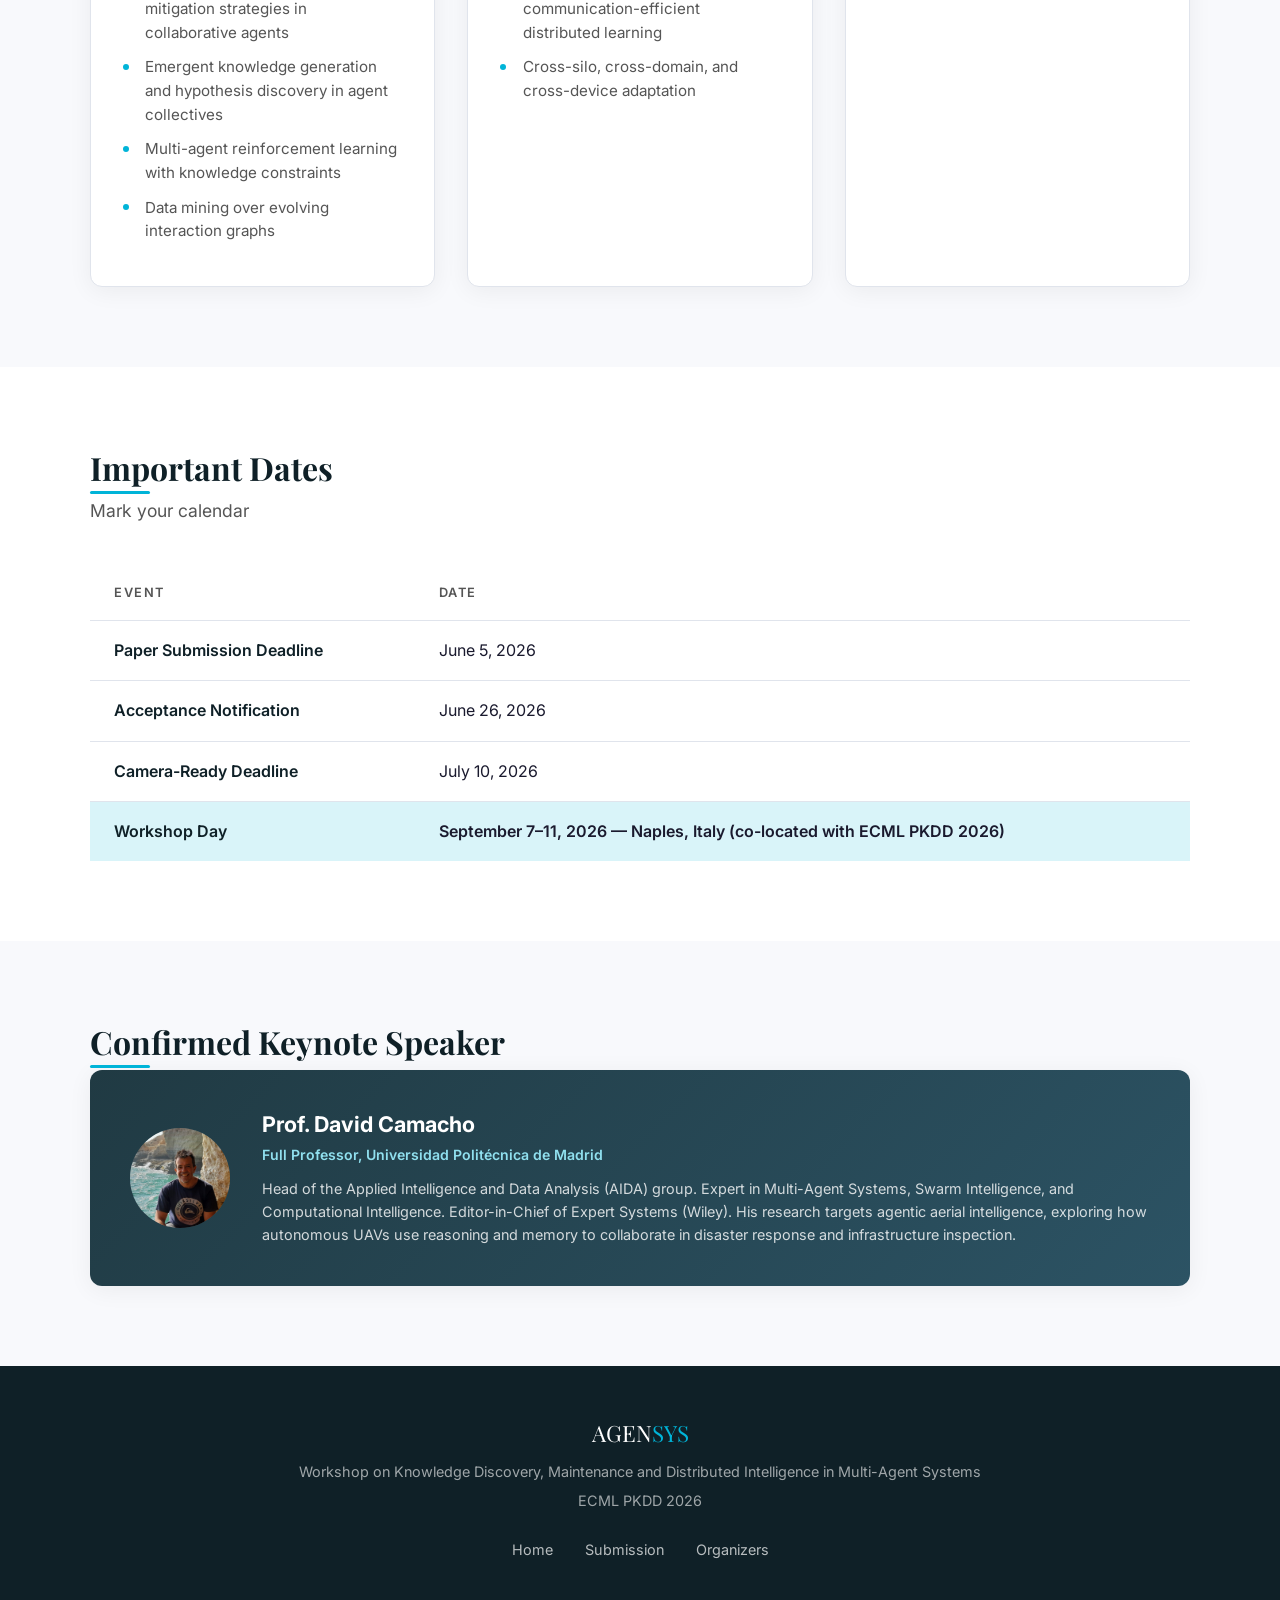
==== commit e0109cbe: "Update keynote speaker section with image for Prof. David Camacho" ====
--- a/index.html
+++ b/index.html
@@ -196,7 +196,7 @@
     <div class="container">
       <h2 class="section-title">Confirmed Keynote Speaker</h2>
       <div class="keynote-card">
-        <div class="organizer-avatar">DC</div>
+        <div class="organizer-avatar"><img src="img/camacho.jpg" alt="David Camacho"></div>
         <div class="organizer-info">
           <h3>Prof. David Camacho</h3>
           <div class="organizer-role">Full Professor, Universidad Polit&eacute;cnica de Madrid</div>
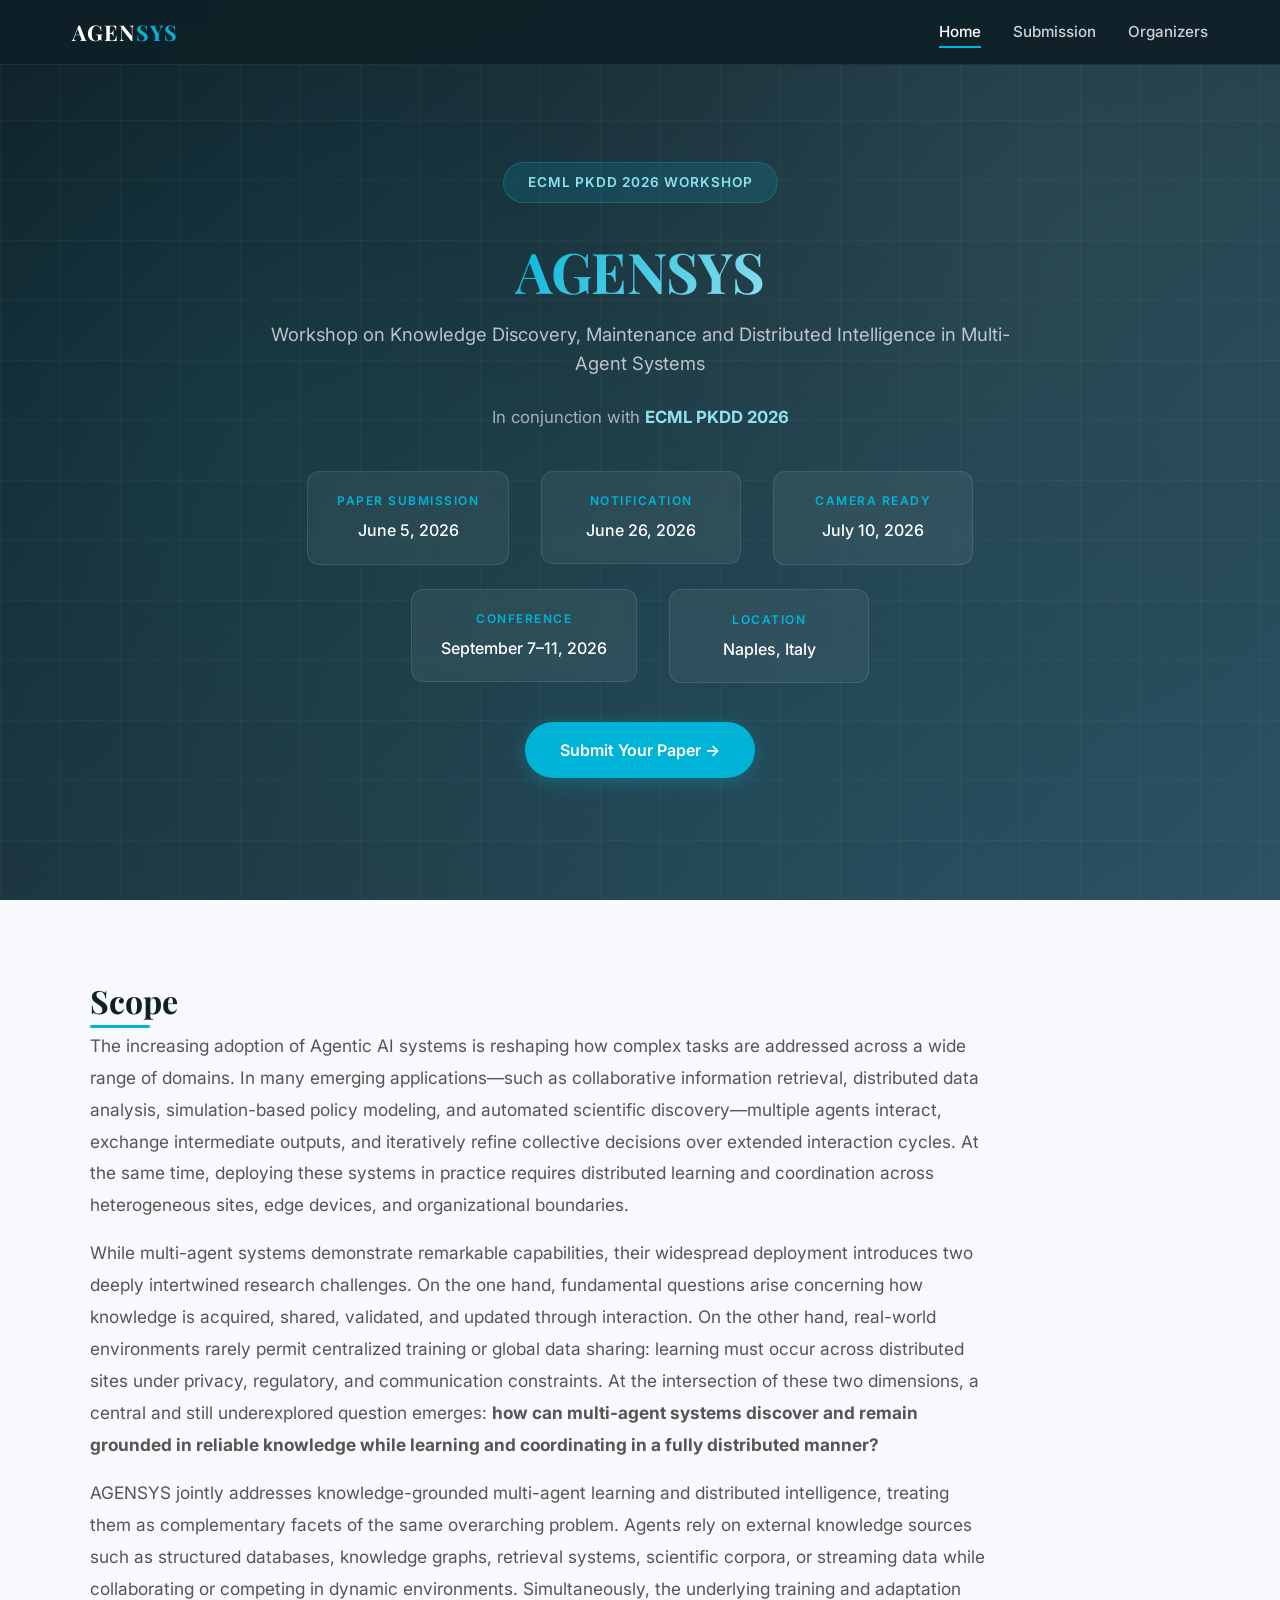
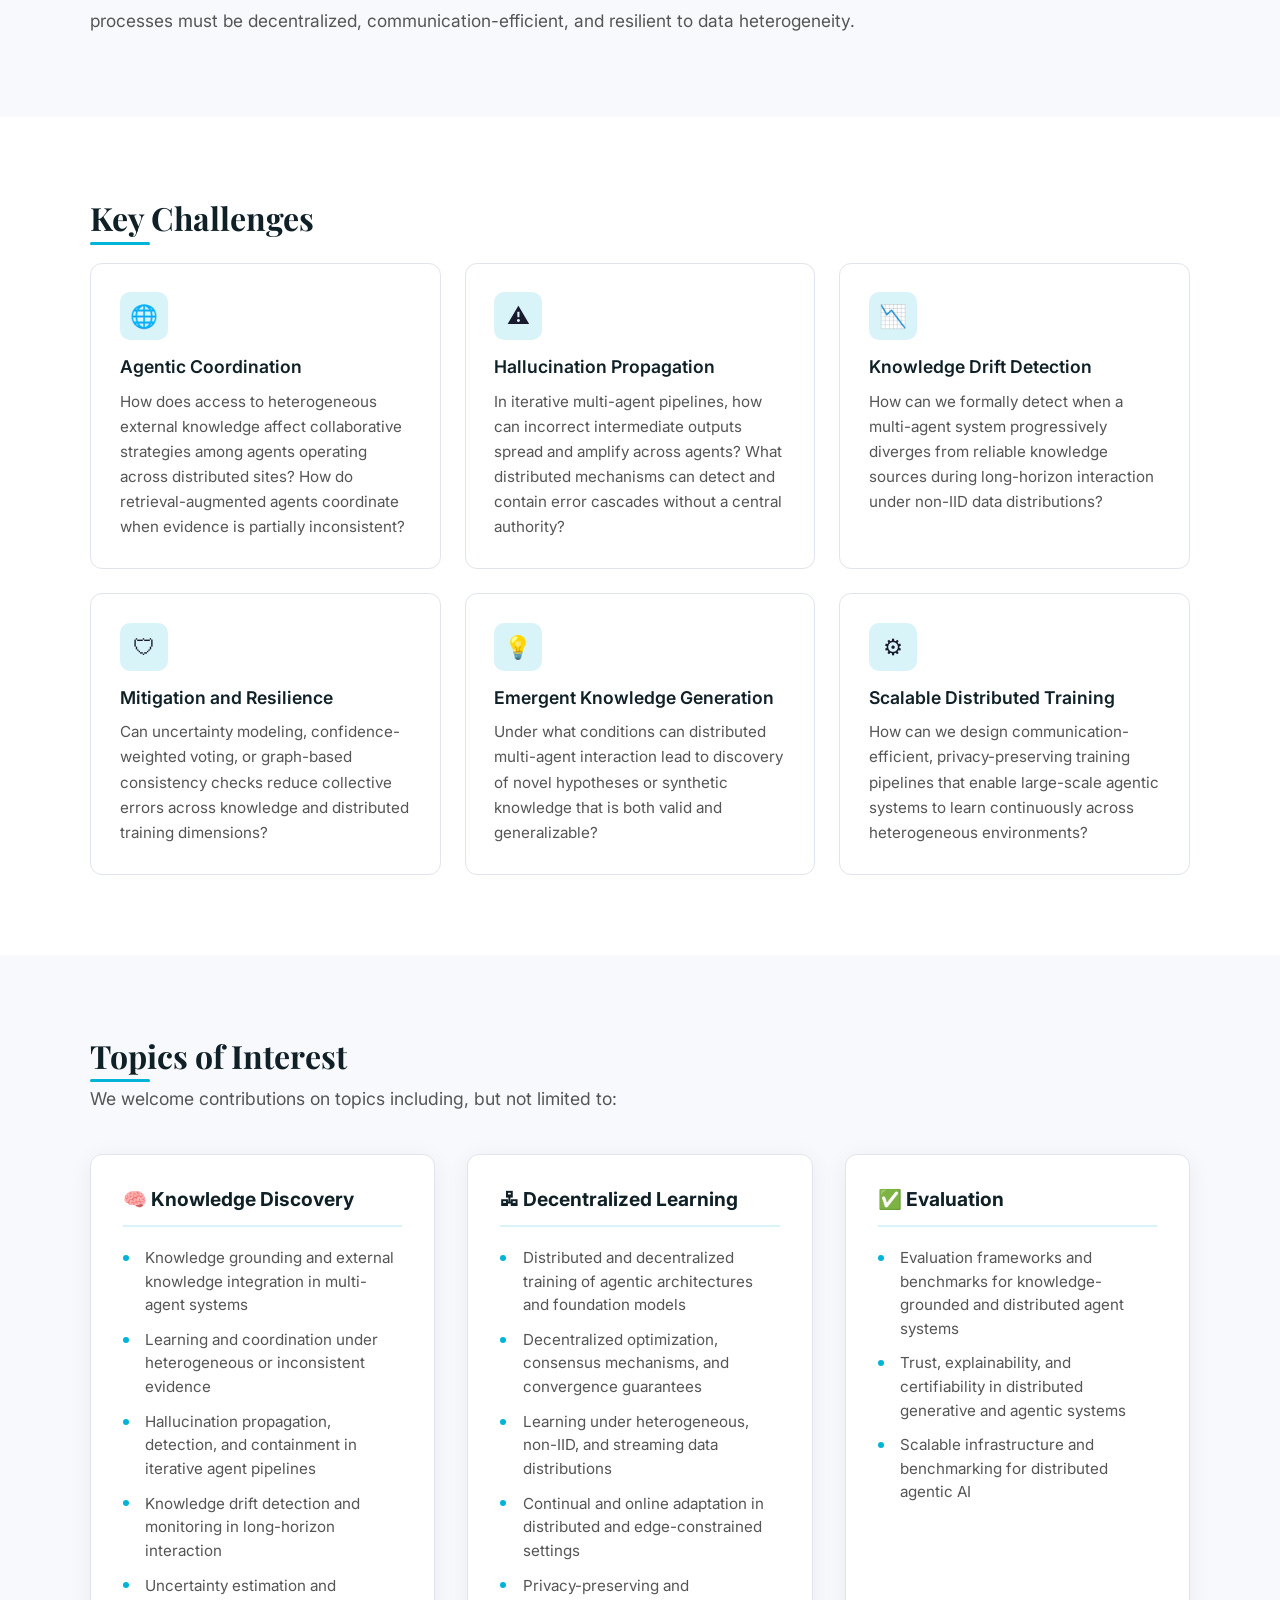
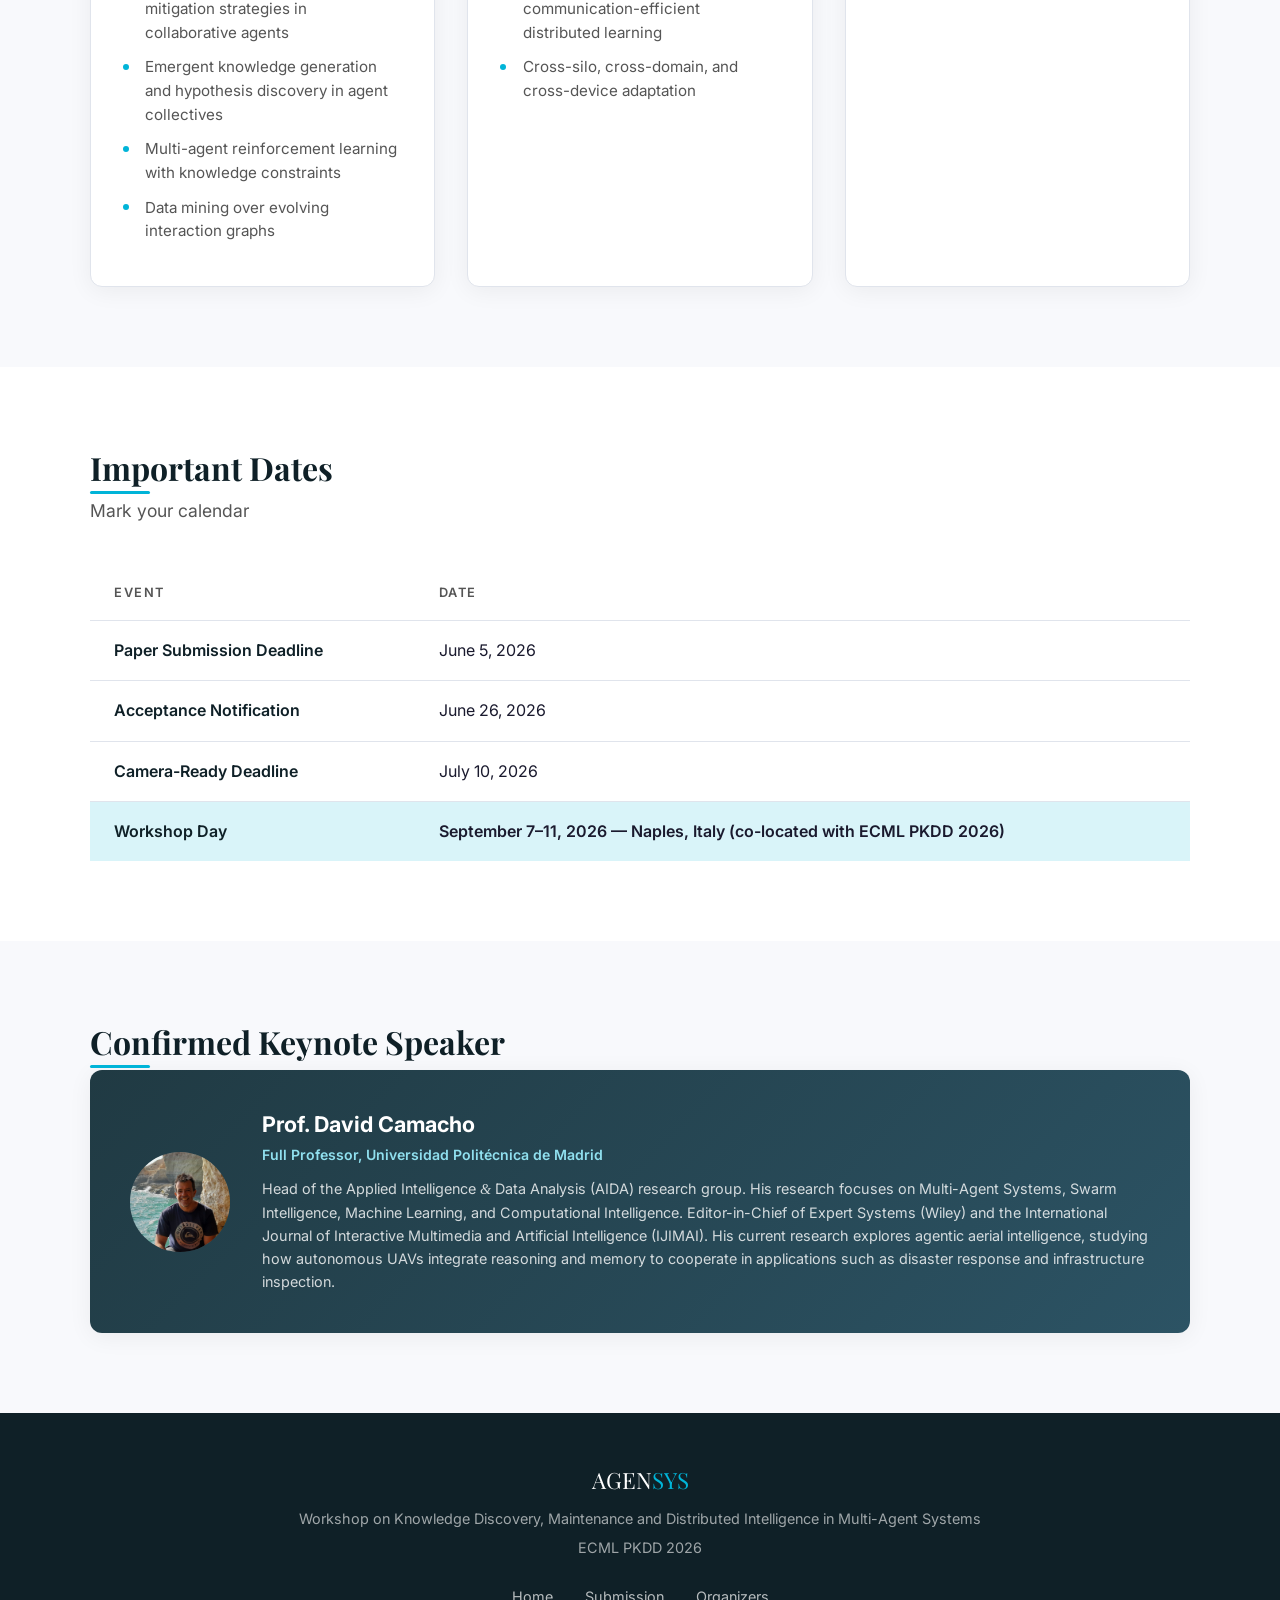
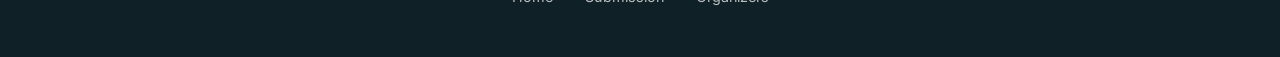
==== commit 975820e1: "Update organizer bios for clarity and detail" ====
--- a/index.html
+++ b/index.html
@@ -200,7 +200,7 @@
         <div class="organizer-info">
           <h3>Prof. David Camacho</h3>
           <div class="organizer-role">Full Professor, Universidad Polit&eacute;cnica de Madrid</div>
-          <p class="organizer-bio">Head of the Applied Intelligence and Data Analysis (AIDA) group. Expert in Multi-Agent Systems, Swarm Intelligence, and Computational Intelligence. Editor-in-Chief of Expert Systems (Wiley). His research targets agentic aerial intelligence, exploring how autonomous UAVs use reasoning and memory to collaborate in disaster response and infrastructure inspection.</p>
+          <p class="organizer-bio">Head of the Applied Intelligence <span class="amp">&amp;</span> Data Analysis (AIDA) research group. His research focuses on Multi-Agent Systems, Swarm Intelligence, Machine Learning, and Computational Intelligence. Editor-in-Chief of Expert Systems (Wiley) and the International Journal of Interactive Multimedia and Artificial Intelligence (IJIMAI). His current research explores agentic aerial intelligence, studying how autonomous UAVs integrate reasoning and memory to cooperate in applications such as disaster response and infrastructure inspection.</p>
         </div>
       </div>
     </div>
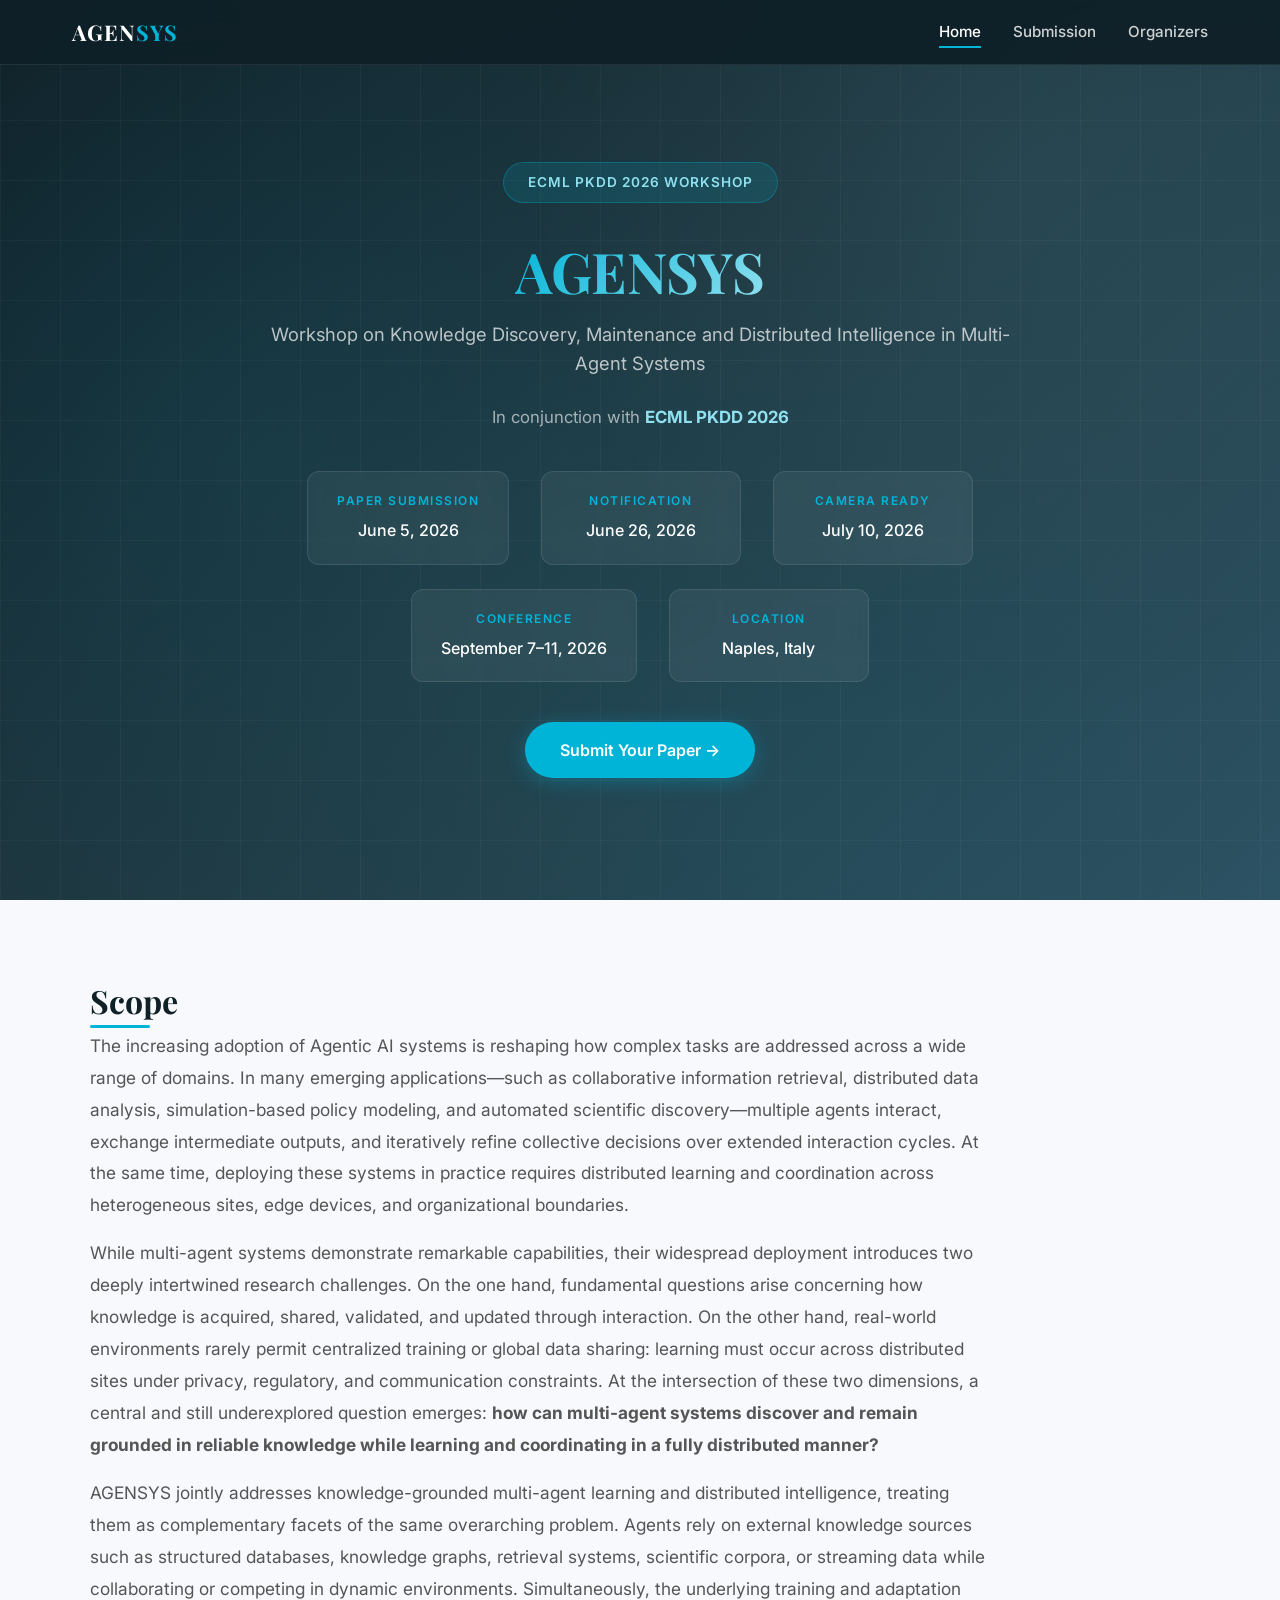
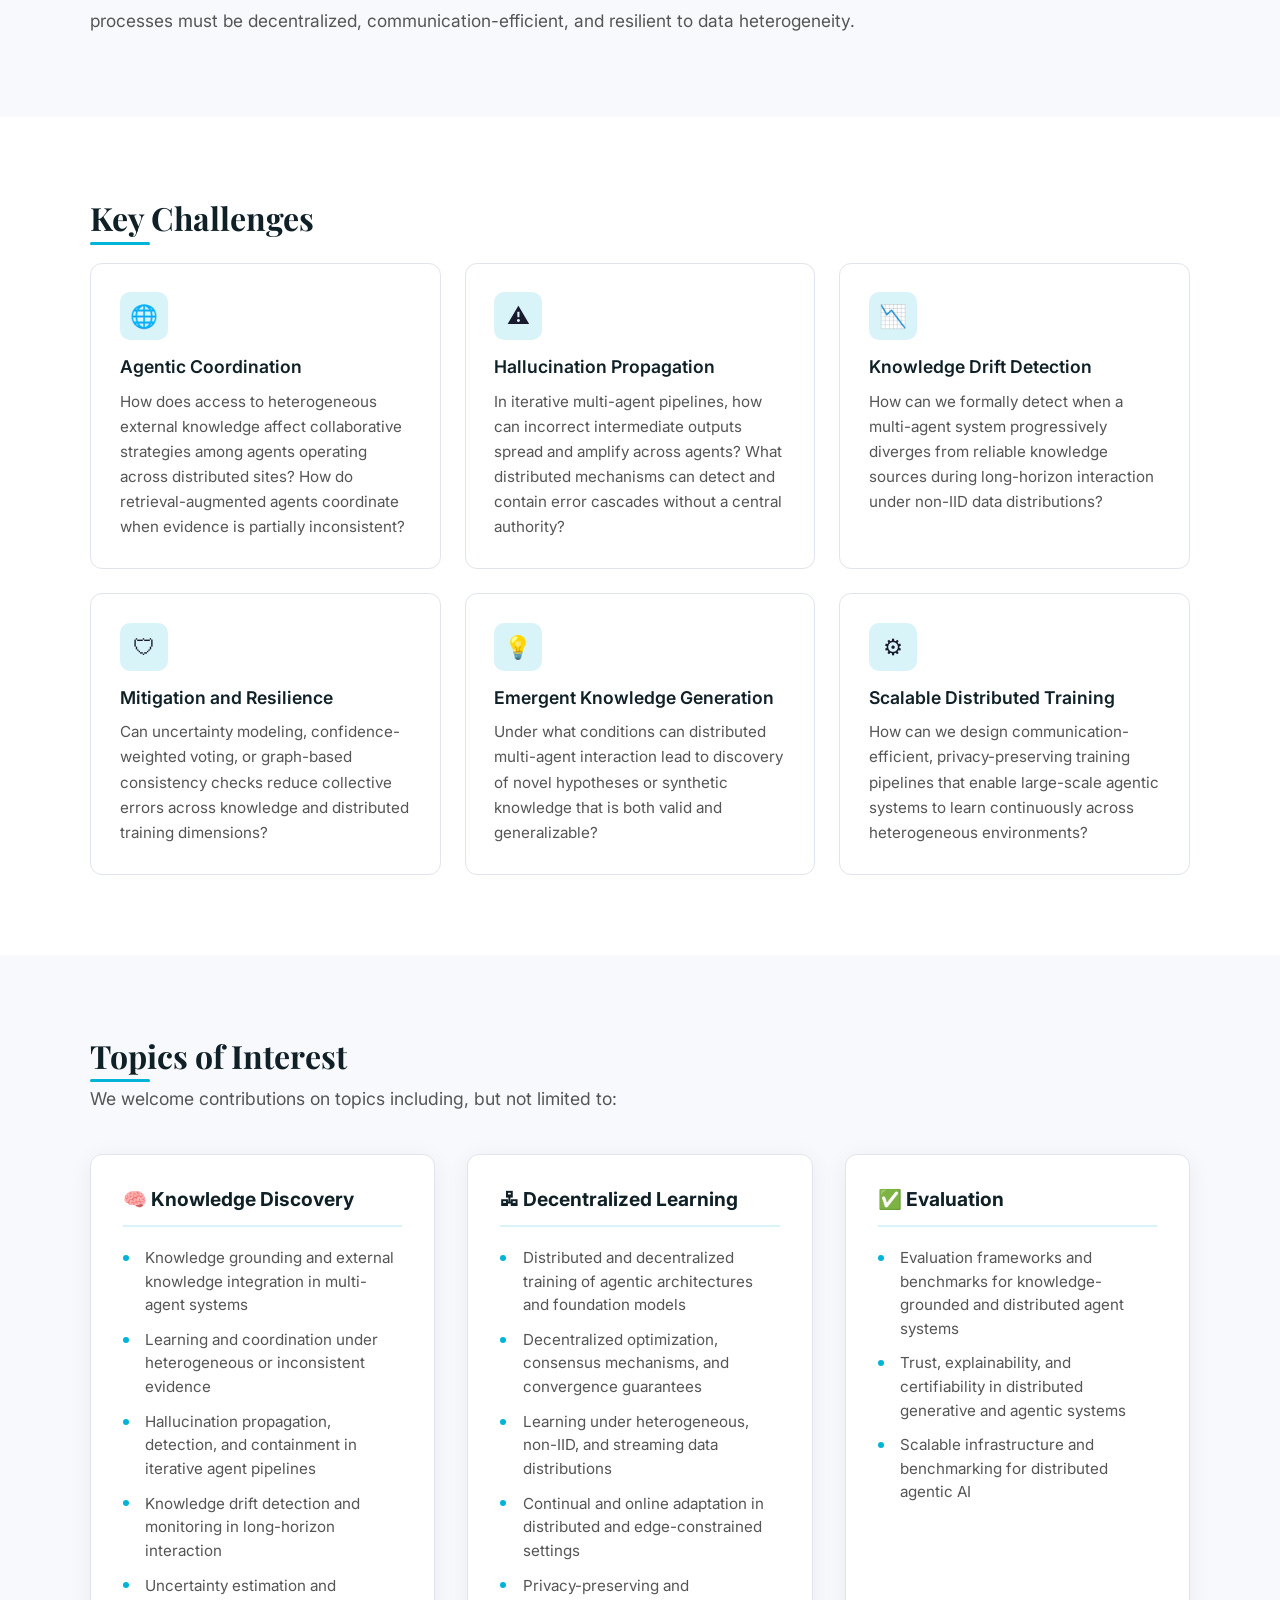
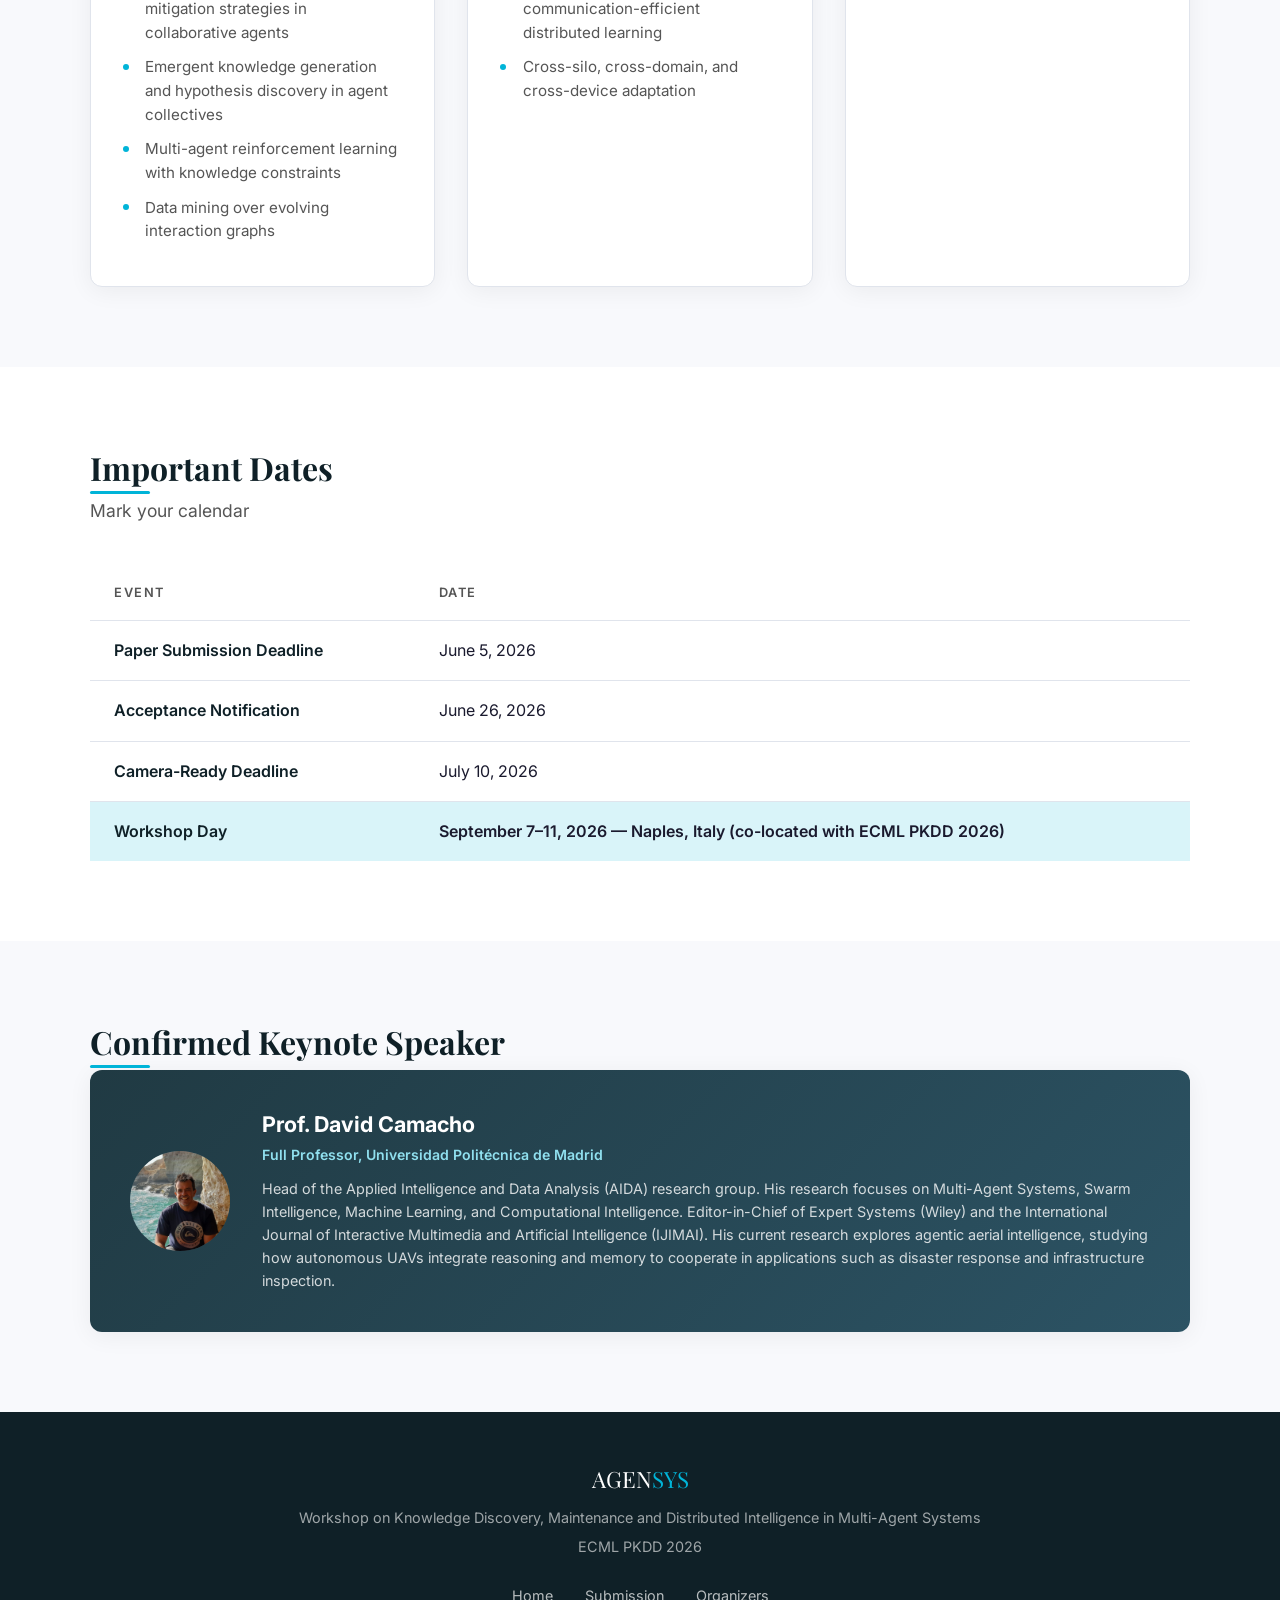
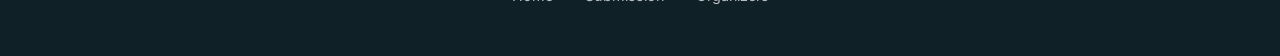
==== commit 0bc1a7b6: "Update organizer bios for consistency and clarity" ====
--- a/index.html
+++ b/index.html
@@ -200,7 +200,7 @@
         <div class="organizer-info">
           <h3>Prof. David Camacho</h3>
           <div class="organizer-role">Full Professor, Universidad Polit&eacute;cnica de Madrid</div>
-          <p class="organizer-bio">Head of the Applied Intelligence <span class="amp">&amp;</span> Data Analysis (AIDA) research group. His research focuses on Multi-Agent Systems, Swarm Intelligence, Machine Learning, and Computational Intelligence. Editor-in-Chief of Expert Systems (Wiley) and the International Journal of Interactive Multimedia and Artificial Intelligence (IJIMAI). His current research explores agentic aerial intelligence, studying how autonomous UAVs integrate reasoning and memory to cooperate in applications such as disaster response and infrastructure inspection.</p>
+          <p class="organizer-bio">Head of the Applied Intelligence and Data Analysis (AIDA) research group. His research focuses on Multi-Agent Systems, Swarm Intelligence, Machine Learning, and Computational Intelligence. Editor-in-Chief of Expert Systems (Wiley) and the International Journal of Interactive Multimedia and Artificial Intelligence (IJIMAI). His current research explores agentic aerial intelligence, studying how autonomous UAVs integrate reasoning and memory to cooperate in applications such as disaster response and infrastructure inspection.</p>
         </div>
       </div>
     </div>
